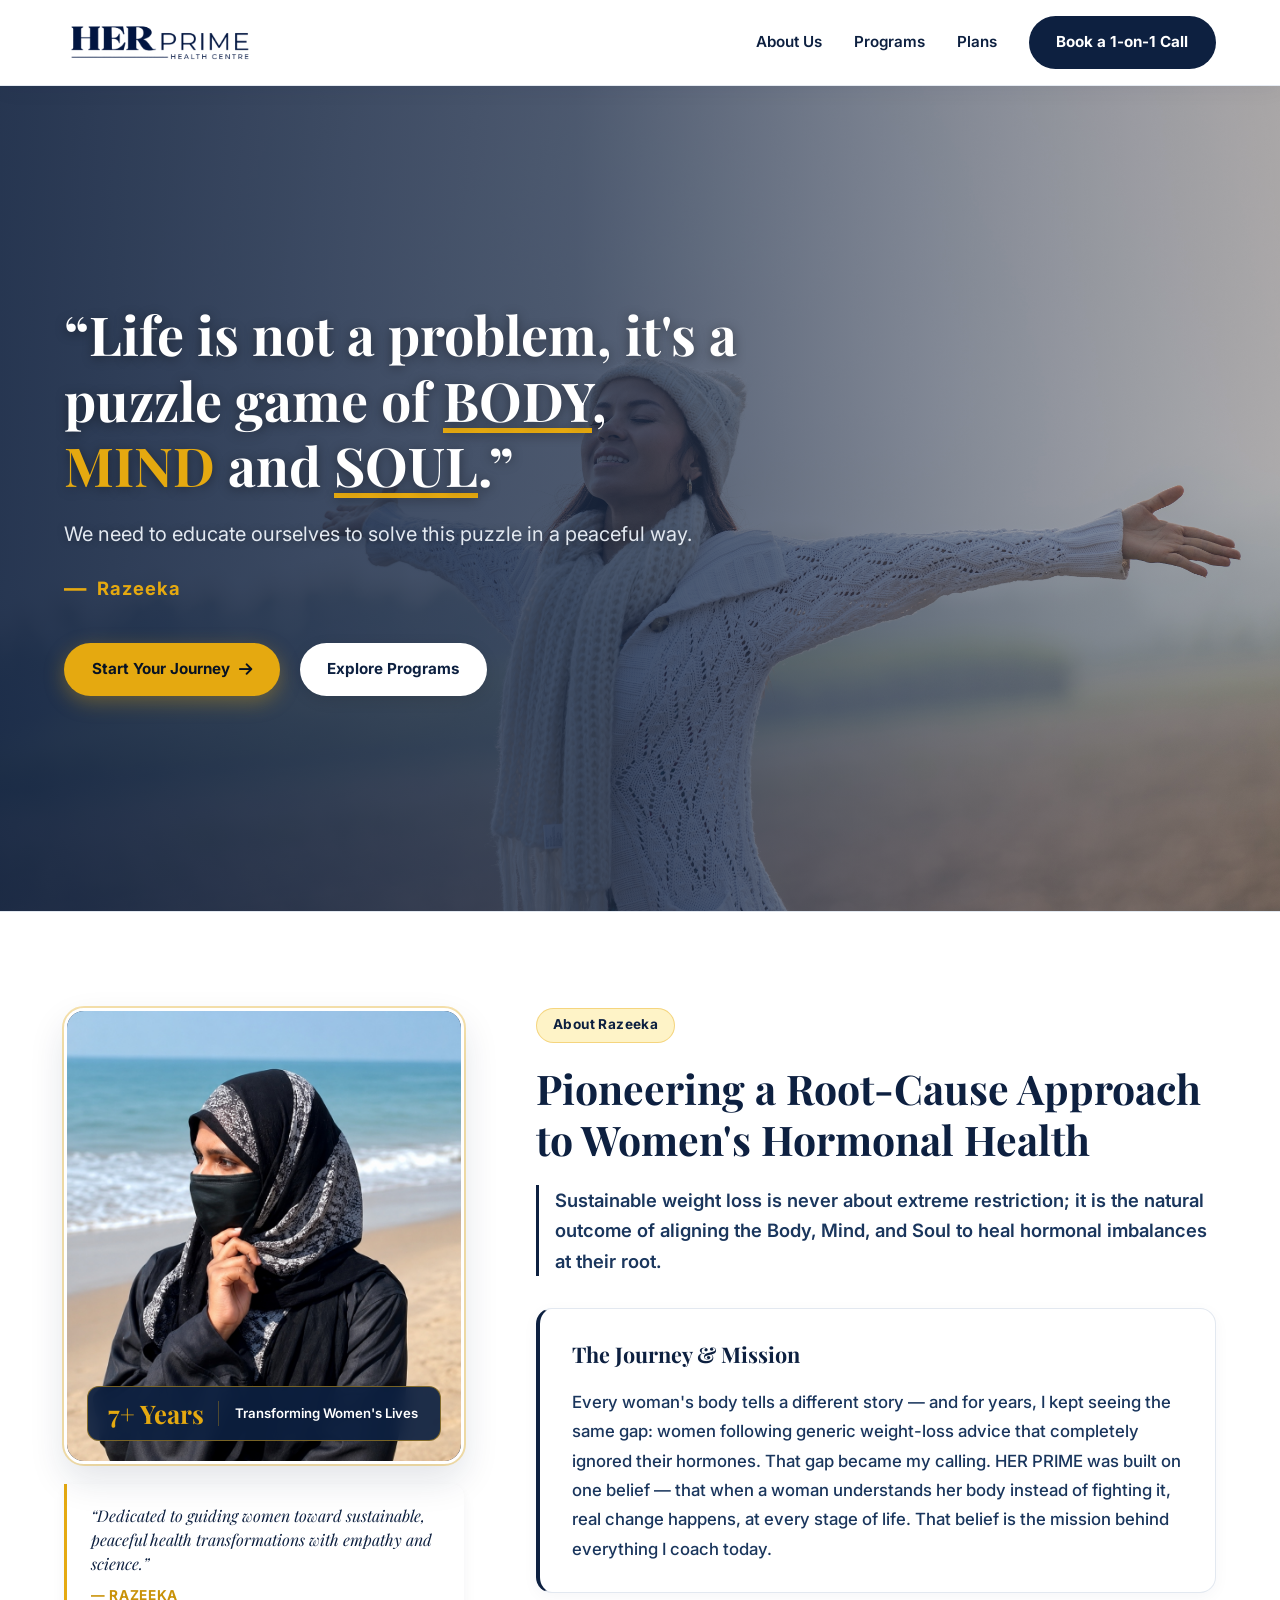
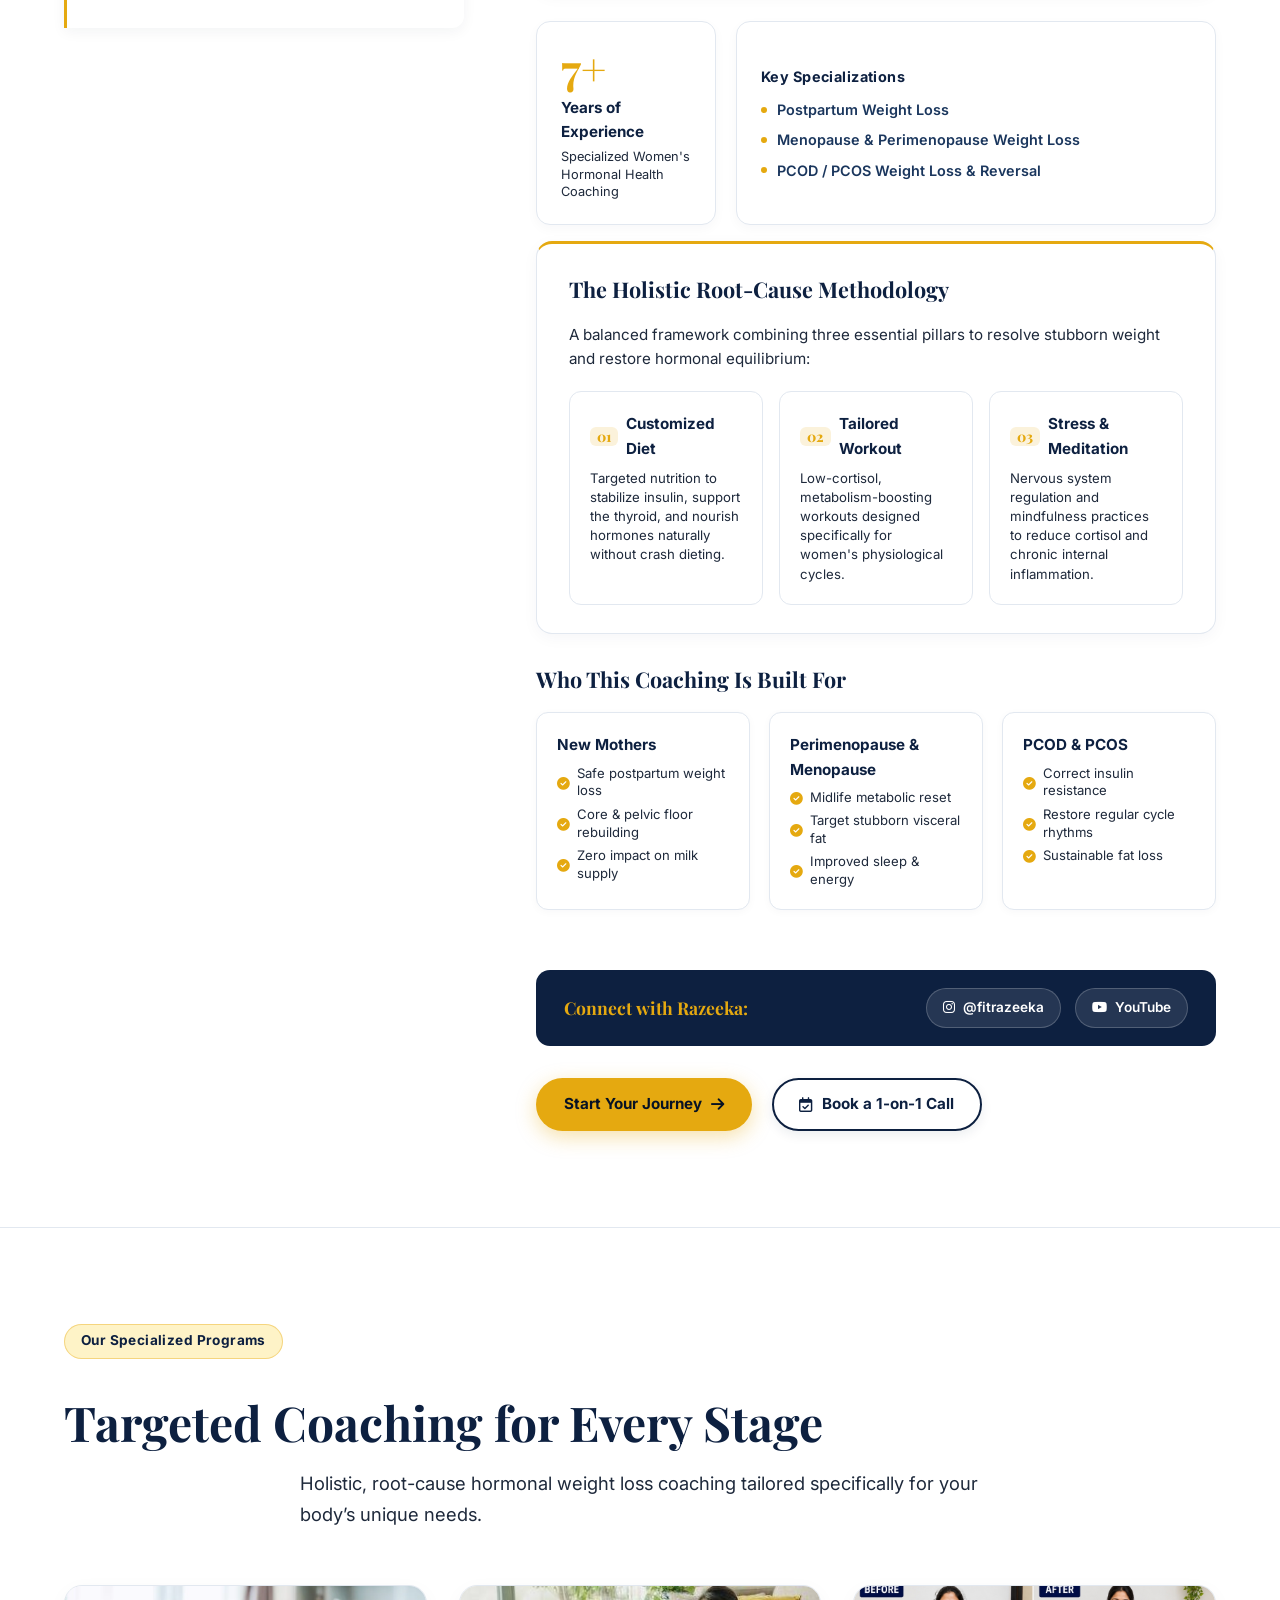
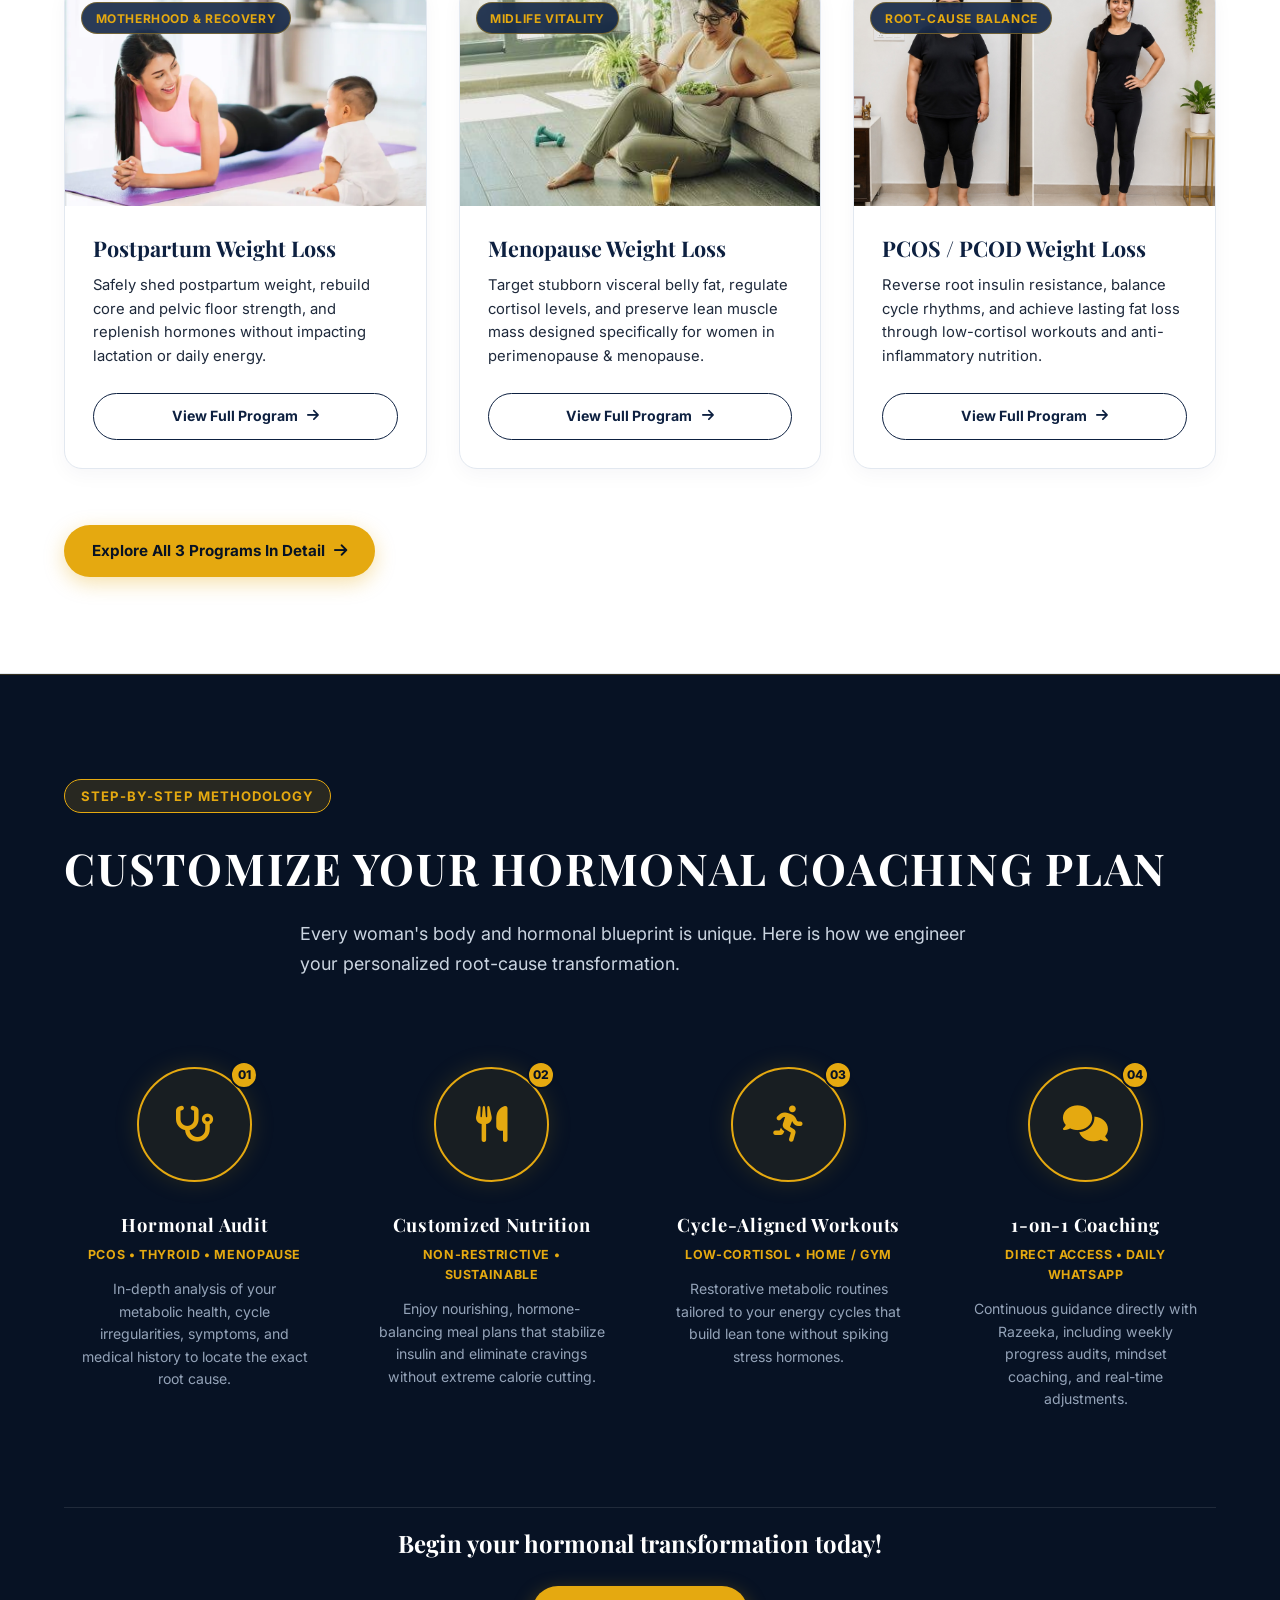
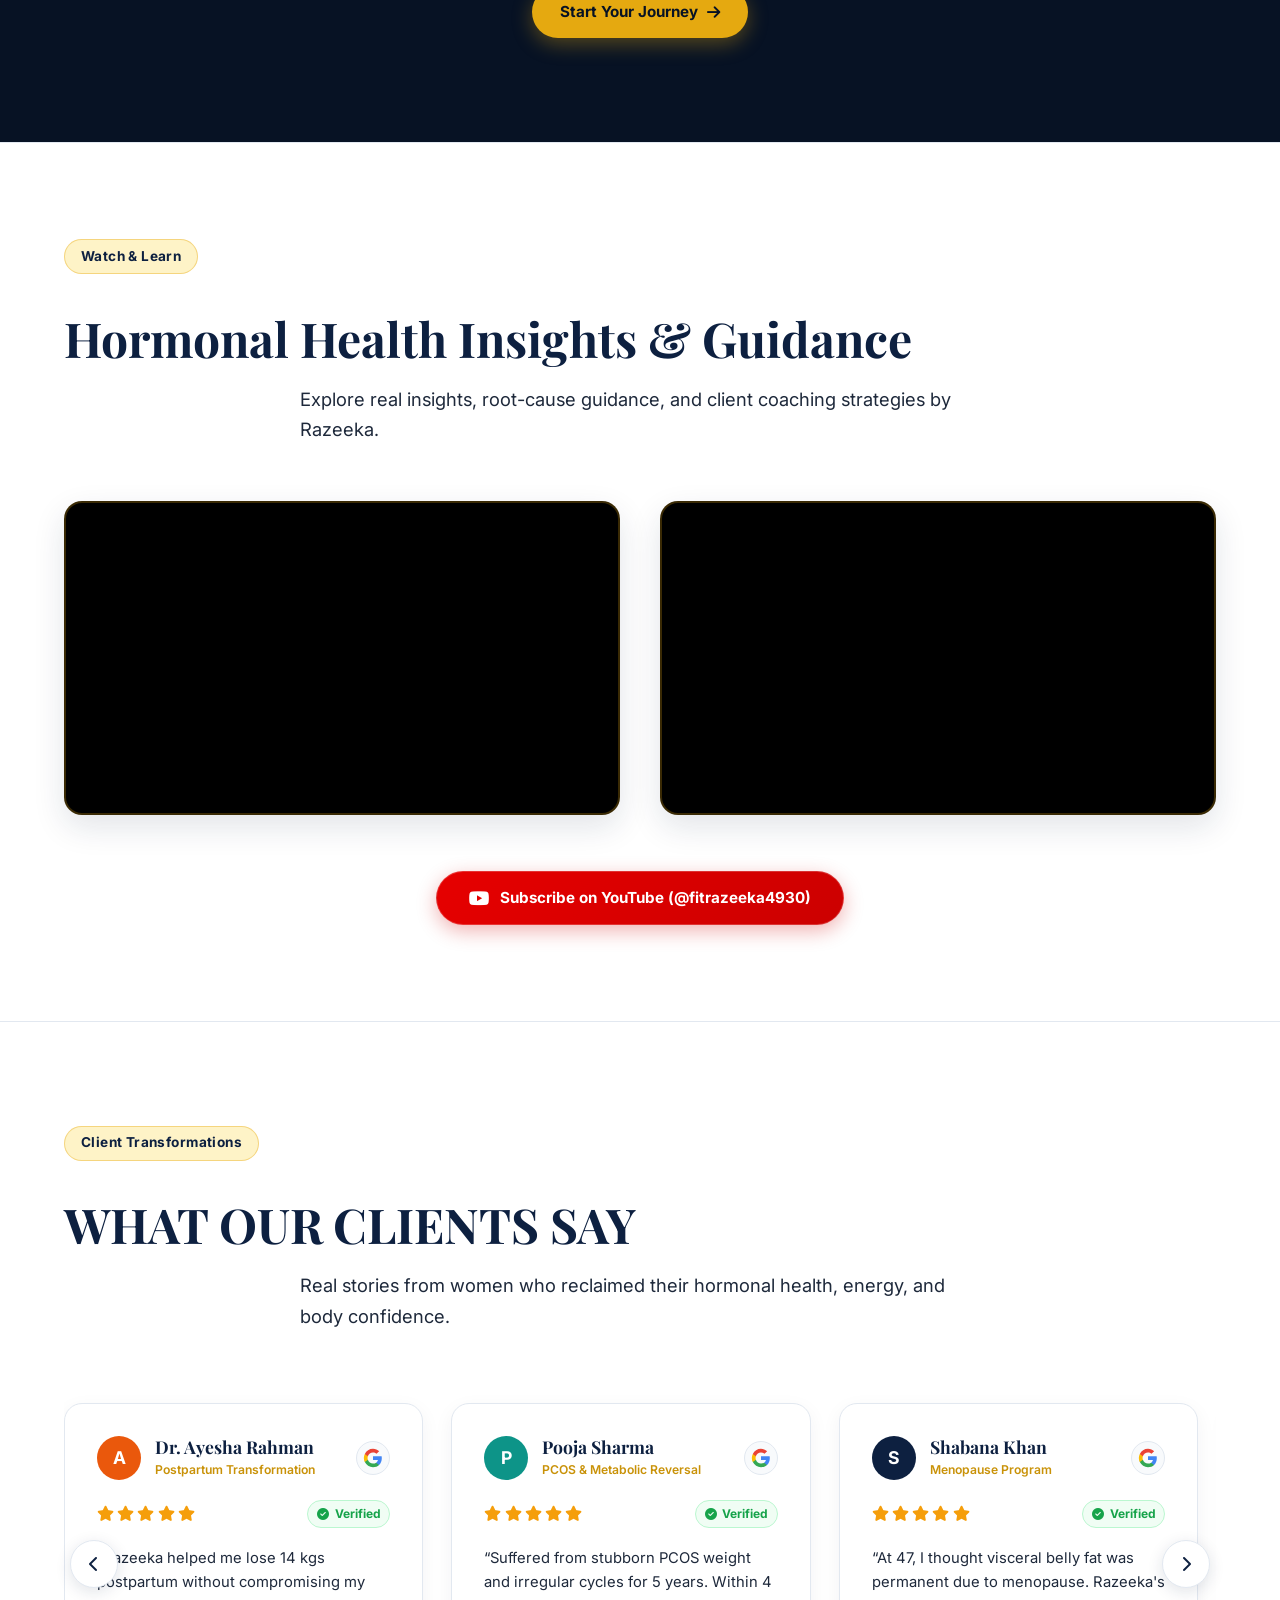
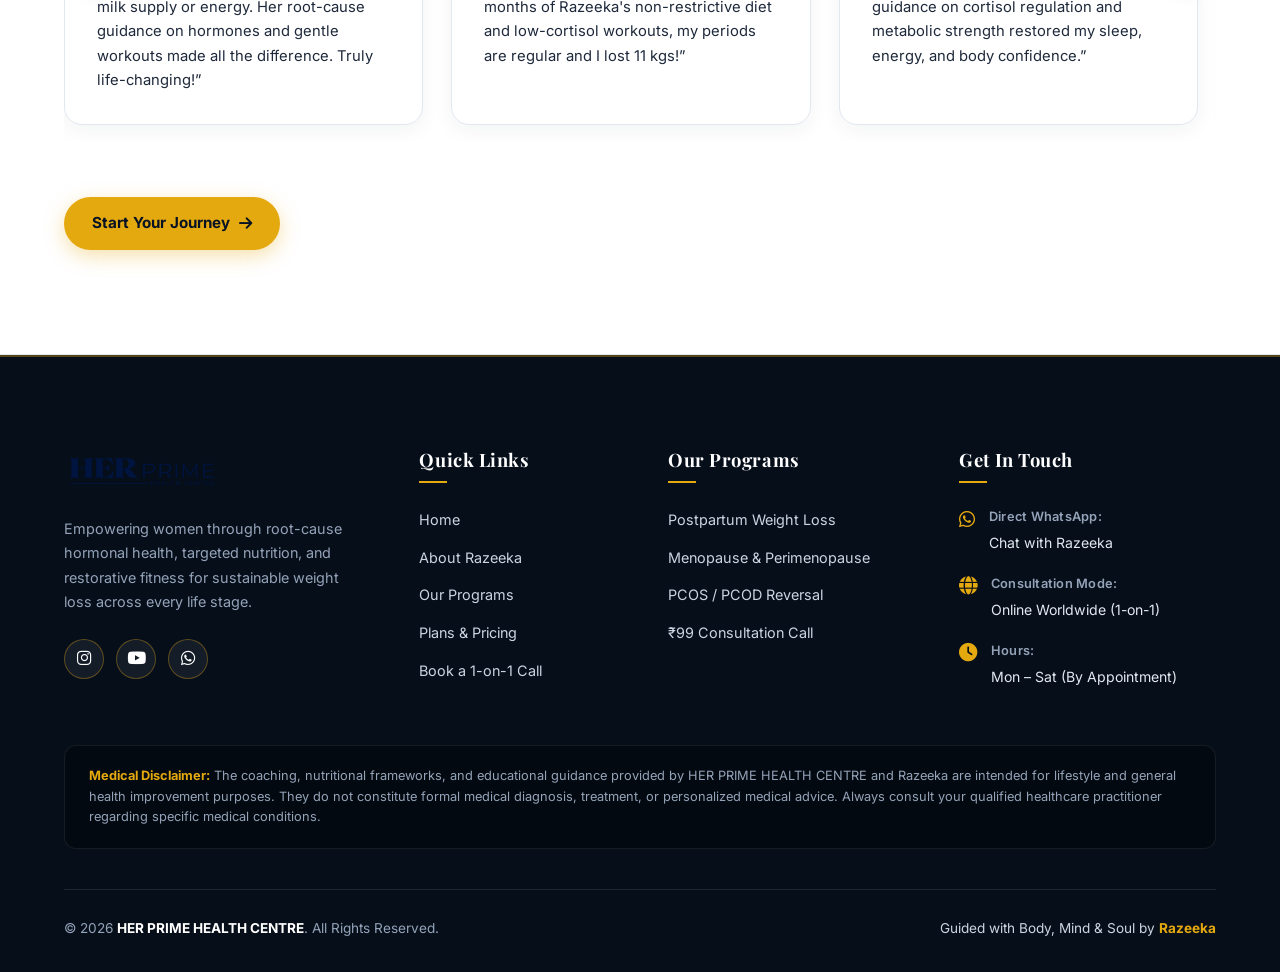
==== index.html @ 4aa1e08e "feat: complete HER PRIME HEALTH CENTRE website with responsive UI, checkout flows, and 3D POS receip" ====
<!DOCTYPE html>
<html lang="en">
<head>
  <meta charset="UTF-8">
  <meta name="viewport" content="width=device-width, initial-scale=1.0">
  <title>HER PRIME HEALTH CENTRE</title>
  
  <!-- Favicon -->
  <link rel="icon" type="image/png" href="logo.png">

  <!-- Google Fonts: Playfair Display (Heading) & Inter (Body) -->
  <link rel="preconnect" href="https://fonts.googleapis.com">
  <link rel="preconnect" href="https://fonts.gstatic.com" crossorigin>
  <link href="https://fonts.googleapis.com/css2?family=Inter:wght@300;400;500;600;700;800&family=Playfair+Display:ital,wght@0,600;0,700;0,800;1,600;1,700&display=swap" rel="stylesheet">
  
  <!-- FontAwesome Icons -->
  <link rel="stylesheet" href="https://cdnjs.cloudflare.com/ajax/libs/font-awesome/6.5.1/css/all.min.css">
  
  <link rel="stylesheet" href="styles.css">
</head>
<body>

  <!-- 1. NAVIGATION BAR -->
  <header class="navbar">
    <div class="container nav-container">
      <a href="index.html" class="brand">
        <img src="logo.png" alt="HER PRIME HEALTH CENTRE" class="brand-wordmark-logo">
      </a>

      <nav class="nav-links">
        <a href="#about" class="nav-item">About Us</a>
        <a href="programs.html" class="nav-item">Programs</a>
        <a href="plans.html" class="nav-item">Plans</a>
        <a href="booking.html" class="btn btn-navy">Book a 1-on-1 Call</a>
      </nav>
    </div>
  </header>

  <!-- 2. FULL HERO SECTION WITH IMAGE AS FULL BACKGROUND & TEXT ON TOP -->
  <section class="hero-section">
    <!-- Full-screen Hero Photo -->
    <div class="hero-bg-image"></div>
    
    <!-- Subtle gradient overlay to make text pop while keeping photo clearly visible -->
    <div class="hero-overlay"></div>

    <!-- Text Content Overlaid On Top of Image -->
    <div class="container hero-content">
      <div class="hero-text-box">
        
        <h1 class="hero-quote">
          “Life is not a problem, it's a puzzle game of <span class="highlight-body">BODY</span>, <span class="highlight-gold">MIND</span> and <span class="highlight-soul">SOUL</span>.”
        </h1>

        <p class="hero-subquote">
          We need to educate ourselves to solve this puzzle in a peaceful way.
        </p>

        <div class="quote-author">
          <span class="author-dash">—</span>
          <span class="author-name">Razeeka</span>
        </div>

        <div class="hero-actions">
          <a href="plans.html" class="btn btn-gold">
            <span>Start Your Journey</span>
            <i class="fa-solid fa-arrow-right"></i>
          </a>
          <a href="programs.html" class="btn btn-white">
            <span>Explore Programs</span>
          </a>
        </div>

      </div>
    </div>
  </section>

  <!-- 3. ABOUT ME / WHO I AM SECTION -->
  <section id="about" class="about-section">
    <div class="container about-container">
      
      <!-- Left Column: Personal Photo & Bio Card -->
      <div class="about-image-column">
        <div class="about-image-card">
          <img src="razeeka.jpg" alt="Razeeka - Women's Hormonal Weight Loss Coach" class="about-photo">
          <div class="about-photo-badge">
            <span class="badge-years">7+ Years</span>
            <span class="badge-label">Transforming Women's Lives</span>
          </div>
        </div>
        
        <div class="about-personal-quote">
          <p class="personal-line">
            “Dedicated to guiding women toward sustainable, peaceful health transformations with empathy and science.”
          </p>
          <span class="personal-author">— Razeeka</span>
        </div>
      </div>

      <!-- Right Column: Narrative & Credentials -->
      <div class="about-content-column">
        
        <span class="section-badge">About Razeeka</span>
        
        <!-- 1. Opening Hook -->
        <h2 class="about-heading">
          Pioneering a Root-Cause Approach to <span class="text-gold">Women's Hormonal Health</span>
        </h2>
        <p class="about-hook">
          Sustainable weight loss is never about extreme restriction; it is the natural outcome of aligning the Body, Mind, and Soul to heal hormonal imbalances at their root.
        </p>

        <!-- 2. Her Story -->
        <div class="about-card story-card">
          <h3 class="block-title">The Journey & Mission</h3>
          <p class="story-text">
            Every woman's body tells a different story — and for years, I kept seeing the same gap: women following generic weight-loss advice that completely ignored their hormones. That gap became my calling. HER PRIME was built on one belief — that when a woman understands her body instead of fighting it, real change happens, at every stage of life. That belief is the mission behind everything I coach today.
          </p>
        </div>

        <!-- 3. Experience & Credentials -->
        <div class="credentials-grid">
          <div class="cred-card">
            <span class="cred-number">7+</span>
            <span class="cred-label">Years of Experience</span>
            <p class="cred-desc">Specialized Women's Hormonal Health Coaching</p>
          </div>

          <div class="cred-card cred-specs">
            <span class="cred-subtitle">Key Specializations</span>
            <ul class="spec-list">
              <li>Postpartum Weight Loss</li>
              <li>Menopause & Perimenopause Weight Loss</li>
              <li>PCOD / PCOS Weight Loss & Reversal</li>
            </ul>
          </div>
        </div>

        <!-- 4. Her Approach / Philosophy -->
        <div class="about-card philosophy-card">
          <h3 class="block-title">The Holistic Root-Cause Methodology</h3>
          <p class="philosophy-intro">
            A balanced framework combining three essential pillars to resolve stubborn weight and restore hormonal equilibrium:
          </p>
          
          <div class="pillars-row">
            <div class="pillar-box">
              <div class="pillar-header">
                <span class="pillar-num">01</span>
                <h4 class="pillar-title">Customized Diet</h4>
              </div>
              <p class="pillar-text">Targeted nutrition to stabilize insulin, support the thyroid, and nourish hormones naturally without crash dieting.</p>
            </div>
            <div class="pillar-box">
              <div class="pillar-header">
                <span class="pillar-num">02</span>
                <h4 class="pillar-title">Tailored Workout</h4>
              </div>
              <p class="pillar-text">Low-cortisol, metabolism-boosting workouts designed specifically for women's physiological cycles.</p>
            </div>
            <div class="pillar-box">
              <div class="pillar-header">
                <span class="pillar-num">03</span>
                <h4 class="pillar-title">Stress & Meditation</h4>
              </div>
              <p class="pillar-text">Nervous system regulation and mindfulness practices to reduce cortisol and chronic internal inflammation.</p>
            </div>
          </div>
        </div>

        <!-- 5. Who She Helps -->
        <div class="audience-wrap">
          <h3 class="block-title">Who This Coaching Is Built For</h3>
          <div class="audience-grid">
            <div class="audience-box">
              <h4>New Mothers</h4>
              <ul class="audience-list">
                <li><i class="fa-solid fa-circle-check check-gold"></i> Safe postpartum weight loss</li>
                <li><i class="fa-solid fa-circle-check check-gold"></i> Core & pelvic floor rebuilding</li>
                <li><i class="fa-solid fa-circle-check check-gold"></i> Zero impact on milk supply</li>
              </ul>
            </div>
            <div class="audience-box">
              <h4>Perimenopause & Menopause</h4>
              <ul class="audience-list">
                <li><i class="fa-solid fa-circle-check check-gold"></i> Midlife metabolic reset</li>
                <li><i class="fa-solid fa-circle-check check-gold"></i> Target stubborn visceral fat</li>
                <li><i class="fa-solid fa-circle-check check-gold"></i> Improved sleep & energy</li>
              </ul>
            </div>
            <div class="audience-box">
              <h4>PCOD & PCOS</h4>
              <ul class="audience-list">
                <li><i class="fa-solid fa-circle-check check-gold"></i> Correct insulin resistance</li>
                <li><i class="fa-solid fa-circle-check check-gold"></i> Restore regular cycle rhythms</li>
                <li><i class="fa-solid fa-circle-check check-gold"></i> Sustainable fat loss</li>
              </ul>
            </div>
          </div>
        </div>

        <!-- 6. Social Channels & Community -->
        <div class="proof-bar">
          <span class="proof-title">Connect with Razeeka:</span>
          <div class="proof-links">
            <a href="https://instagram.com/fitrazeeka" target="_blank" rel="noopener noreferrer" class="social-btn">
              <i class="fa-brands fa-instagram"></i>
              <span>@fitrazeeka</span>
            </a>
            <a href="https://www.youtube.com/@fitrazeeka4930" target="_blank" rel="noopener noreferrer" class="social-btn">
              <i class="fa-brands fa-youtube"></i>
              <span>YouTube</span>
            </a>
          </div>
        </div>

        <!-- 8. Closing CTA with Clear Visual Hierarchy -->
        <div class="about-cta">
          <a href="plans.html" class="btn btn-gold">
            <span>Start Your Journey</span>
            <i class="fa-solid fa-arrow-right"></i>
          </a>
          <a href="booking.html" class="btn btn-outline-navy">
            <i class="fa-regular fa-calendar-check"></i>
            <span>Book a 1-on-1 Call</span>
          </a>
        </div>

      </div>

    </div>
  </section>

  <!-- 4. OUR PROGRAMS PREVIEW SECTION -->
  <section id="programs" class="home-programs-section">
    <div class="container">
      
      <!-- Section Header -->
      <div class="section-header text-center">
        <span class="section-badge">Our Specialized Programs</span>
        <h2 class="home-programs-heading">
          Targeted Coaching for <span class="text-gold">Every Stage</span>
        </h2>
        <p class="home-programs-sub">
          Holistic, root-cause hormonal weight loss coaching tailored specifically for your body’s unique needs.
        </p>
      </div>

      <!-- 3 Compact Program Cards Grid -->
      <div class="home-programs-grid">
        
        <!-- Card 1: Postpartum -->
        <div class="home-program-card">
          <div class="home-program-img-wrap">
            <img src="postpartum.webp" alt="Postpartum Weight Loss" class="home-program-img">
            <span class="home-program-tag">Motherhood & Recovery</span>
          </div>
          <div class="home-program-body">
            <h3 class="home-program-title">Postpartum Weight Loss</h3>
            <p class="home-program-desc">
              Safely shed postpartum weight, rebuild core and pelvic floor strength, and replenish hormones without impacting lactation or daily energy.
            </p>
            <a href="programs.html#postpartum" class="btn btn-view-program">
              <span>View Full Program</span>
              <i class="fa-solid fa-arrow-right"></i>
            </a>
          </div>
        </div>

        <!-- Card 2: Menopause -->
        <div class="home-program-card">
          <div class="home-program-img-wrap">
            <img src="menopause.jpg" alt="Menopause & Perimenopause Weight Loss" class="home-program-img">
            <span class="home-program-tag">Midlife Vitality</span>
          </div>
          <div class="home-program-body">
            <h3 class="home-program-title">Menopause Weight Loss</h3>
            <p class="home-program-desc">
              Target stubborn visceral belly fat, regulate cortisol levels, and preserve lean muscle mass designed specifically for women in perimenopause & menopause.
            </p>
            <a href="programs.html#menopause" class="btn btn-view-program">
              <span>View Full Program</span>
              <i class="fa-solid fa-arrow-right"></i>
            </a>
          </div>
        </div>

        <!-- Card 3: PCOS / PCOD -->
        <div class="home-program-card">
          <div class="home-program-img-wrap">
            <img src="transformation.jpg" alt="PCOS / PCOD Weight Loss" class="home-program-img">
            <span class="home-program-tag">Root-Cause Balance</span>
          </div>
          <div class="home-program-body">
            <h3 class="home-program-title">PCOS / PCOD Weight Loss</h3>
            <p class="home-program-desc">
              Reverse root insulin resistance, balance cycle rhythms, and achieve lasting fat loss through low-cortisol workouts and anti-inflammatory nutrition.
            </p>
            <a href="programs.html#pcod-pcos" class="btn btn-view-program">
              <span>View Full Program</span>
              <i class="fa-solid fa-arrow-right"></i>
            </a>
          </div>
        </div>

      </div>

      <!-- Bottom Center Action -->
      <div class="home-programs-footer text-center">
        <a href="programs.html" class="btn btn-gold">
          <span>Explore All 3 Programs In Detail</span>
          <i class="fa-solid fa-arrow-right"></i>
        </a>
      </div>

    </div>
  </section>

  <!-- 5. HOW IT WORKS / CUSTOMIZE YOUR PLAN SECTION (Navy Background + Golden Circle Icons) -->
  <section class="how-it-works-section">
    <div class="container text-center">
      
      <span class="section-badge-gold">Step-by-Step Methodology</span>
      <h2 class="how-heading">
        CUSTOMIZE YOUR <span class="text-gold">HORMONAL COACHING PLAN</span>
      </h2>
      <p class="how-subheading">
        Every woman's body and hormonal blueprint is unique. Here is how we engineer your personalized root-cause transformation.
      </p>

      <!-- 4 Circular Icon Steps Grid -->
      <div class="how-grid">
        
        <!-- Step 1 -->
        <div class="how-item">
          <div class="how-circle-icon">
            <i class="fa-solid fa-stethoscope"></i>
            <span class="how-step-num">01</span>
          </div>
          <h3 class="how-item-title">Hormonal Audit</h3>
          <span class="how-item-subtitle">PCOS • Thyroid • Menopause</span>
          <p class="how-item-desc">
            In-depth analysis of your metabolic health, cycle irregularities, symptoms, and medical history to locate the exact root cause.
          </p>
        </div>

        <!-- Step 2 -->
        <div class="how-item">
          <div class="how-circle-icon">
            <i class="fa-solid fa-utensils"></i>
            <span class="how-step-num">02</span>
          </div>
          <h3 class="how-item-title">Customized Nutrition</h3>
          <span class="how-item-subtitle">Non-Restrictive • Sustainable</span>
          <p class="how-item-desc">
            Enjoy nourishing, hormone-balancing meal plans that stabilize insulin and eliminate cravings without extreme calorie cutting.
          </p>
        </div>

        <!-- Step 3 -->
        <div class="how-item">
          <div class="how-circle-icon">
            <i class="fa-solid fa-person-running"></i>
            <span class="how-step-num">03</span>
          </div>
          <h3 class="how-item-title">Cycle-Aligned Workouts</h3>
          <span class="how-item-subtitle">Low-Cortisol • Home / Gym</span>
          <p class="how-item-desc">
            Restorative metabolic routines tailored to your energy cycles that build lean tone without spiking stress hormones.
          </p>
        </div>

        <!-- Step 4 -->
        <div class="how-item">
          <div class="how-circle-icon">
            <i class="fa-solid fa-comments"></i>
            <span class="how-step-num">04</span>
          </div>
          <h3 class="how-item-title">1-on-1 Coaching</h3>
          <span class="how-item-subtitle">Direct Access • Daily WhatsApp</span>
          <p class="how-item-desc">
            Continuous guidance directly with Razeeka, including weekly progress audits, mindset coaching, and real-time adjustments.
          </p>
        </div>

      </div>

      <!-- Bottom Callout -->
      <div class="how-footer">
        <h3 class="how-footer-title">Begin your hormonal transformation today!</h3>
        <a href="plans.html" class="btn btn-gold">
          <span>Start Your Journey</span>
          <i class="fa-solid fa-arrow-right"></i>
        </a>
      </div>

    </div>
  </section>

  <!-- 6. YOUTUBE EDUCATIONAL VIDEOS SECTION -->
  <section class="youtube-videos-section">
    <div class="container text-center">
      
      <span class="section-badge">Watch & Learn</span>
      <h2 class="yt-section-heading">
        Hormonal Health <span class="text-gold">Insights & Guidance</span>
      </h2>
      <p class="yt-section-sub">
        Explore real insights, root-cause guidance, and client coaching strategies by Razeeka.
      </p>

      <!-- 2 Videos Grid -->
      <div class="yt-videos-grid">
        
        <!-- Video 1 -->
        <div class="yt-video-card">
          <div class="video-responsive-wrapper">
            <iframe 
              src="https://www.youtube.com/embed/ZntROoDezBA" 
              title="HER PRIME HEALTH CENTRE - Video 1" 
              frameborder="0" 
              allow="accelerometer; autoplay; clipboard-write; encrypted-media; gyroscope; picture-in-picture; web-share" 
              allowfullscreen>
            </iframe>
          </div>
        </div>

        <!-- Video 2 -->
        <div class="yt-video-card">
          <div class="video-responsive-wrapper">
            <iframe 
              src="https://www.youtube.com/embed/PhfqeLoQ31s" 
              title="HER PRIME HEALTH CENTRE - Video 2" 
              frameborder="0" 
              allow="accelerometer; autoplay; clipboard-write; encrypted-media; gyroscope; picture-in-picture; web-share" 
              allowfullscreen>
            </iframe>
          </div>
        </div>

      </div>

      <!-- Channel Link Button -->
      <div class="yt-channel-cta">
        <a href="https://www.youtube.com/@fitrazeeka4930" target="_blank" rel="noopener noreferrer" class="btn btn-yt-red">
          <i class="fa-brands fa-youtube"></i>
          <span>Subscribe on YouTube (@fitrazeeka4930)</span>
        </a>
      </div>

    </div>
  </section>

  <!-- 7. WHAT OUR CLIENTS SAY (Reviews Carousel) -->
  <section id="testimonials" class="reviews-carousel-section">
    <div class="container">
      
      <!-- Section Heading -->
      <div class="section-header text-center">
        <span class="section-badge">Client Transformations</span>
        <h2 class="reviews-heading">
          WHAT OUR <span class="text-gold">CLIENTS SAY</span>
        </h2>
        <p class="reviews-sub">
          Real stories from women who reclaimed their hormonal health, energy, and body confidence.
        </p>
      </div>

      <!-- Carousel Container with Arrows -->
      <div class="carousel-outer-wrapper">
        
        <!-- Left Arrow -->
        <button class="carousel-nav-btn prev-btn" id="reviewsPrev" aria-label="Previous Reviews">
          <i class="fa-solid fa-chevron-left"></i>
        </button>

        <!-- Scrollable Track -->
        <div class="reviews-carousel-track" id="reviewsTrack">
          
          <!-- Review Card 1 -->
          <div class="review-card">
            <div class="review-card-header">
              <div class="reviewer-meta">
                <div class="reviewer-avatar avatar-orange">A</div>
                <div class="reviewer-info">
                  <h3 class="reviewer-name">Dr. Ayesha Rahman</h3>
                  <span class="review-date">Postpartum Transformation</span>
                </div>
              </div>
              <div class="google-badge" title="Verified Google Review">
                <svg viewBox="0 0 24 24" width="20" height="20">
                  <path fill="#4285F4" d="M22.56 12.25c0-.78-.07-1.53-.2-2.25H12v4.26h5.92c-.26 1.37-1.04 2.53-2.21 3.31v2.77h3.57c2.08-1.92 3.28-4.74 3.28-8.09z"/>
                  <path fill="#34A853" d="M12 23c2.97 0 5.46-.98 7.28-2.66l-3.57-2.77c-.98.66-2.23 1.06-3.71 1.06-2.86 0-5.29-1.93-6.16-4.53H2.18v2.84C3.99 20.53 7.7 23 12 23z"/>
                  <path fill="#FBBC05" d="M5.84 14.09c-.22-.66-.35-1.36-.35-2.09s.13-1.43.35-2.09V7.06H2.18C1.43 8.55 1 10.22 1 12s.43 3.45 1.18 4.94l2.85-2.22.81-.63z"/>
                  <path fill="#EA4335" d="M12 5.38c1.62 0 3.06.56 4.21 1.64l3.15-3.15C17.45 2.09 14.97 1 12 1 7.7 1 3.99 3.47 2.18 7.06l3.66 2.84c.87-2.6 3.3-4.52 6.16-4.52z"/>
                </svg>
              </div>
            </div>
            
            <div class="review-stars-row">
              <div class="stars-gold">
                <i class="fa-solid fa-star"></i>
                <i class="fa-solid fa-star"></i>
                <i class="fa-solid fa-star"></i>
                <i class="fa-solid fa-star"></i>
                <i class="fa-solid fa-star"></i>
              </div>
              <span class="verified-pill">
                <i class="fa-solid fa-circle-check"></i> Verified
              </span>
            </div>

            <p class="review-body-text">
              “Razeeka helped me lose 14 kgs postpartum without compromising my milk supply or energy. Her root-cause guidance on hormones and gentle workouts made all the difference. Truly life-changing!”
            </p>
          </div>

          <!-- Review Card 2 -->
          <div class="review-card">
            <div class="review-card-header">
              <div class="reviewer-meta">
                <div class="reviewer-avatar avatar-teal">P</div>
                <div class="reviewer-info">
                  <h3 class="reviewer-name">Pooja Sharma</h3>
                  <span class="review-date">PCOS & Metabolic Reversal</span>
                </div>
              </div>
              <div class="google-badge" title="Verified Google Review">
                <svg viewBox="0 0 24 24" width="20" height="20">
                  <path fill="#4285F4" d="M22.56 12.25c0-.78-.07-1.53-.2-2.25H12v4.26h5.92c-.26 1.37-1.04 2.53-2.21 3.31v2.77h3.57c2.08-1.92 3.28-4.74 3.28-8.09z"/>
                  <path fill="#34A853" d="M12 23c2.97 0 5.46-.98 7.28-2.66l-3.57-2.77c-.98.66-2.23 1.06-3.71 1.06-2.86 0-5.29-1.93-6.16-4.53H2.18v2.84C3.99 20.53 7.7 23 12 23z"/>
                  <path fill="#FBBC05" d="M5.84 14.09c-.22-.66-.35-1.36-.35-2.09s.13-1.43.35-2.09V7.06H2.18C1.43 8.55 1 10.22 1 12s.43 3.45 1.18 4.94l2.85-2.22.81-.63z"/>
                  <path fill="#EA4335" d="M12 5.38c1.62 0 3.06.56 4.21 1.64l3.15-3.15C17.45 2.09 14.97 1 12 1 7.7 1 3.99 3.47 2.18 7.06l3.66 2.84c.87-2.6 3.3-4.52 6.16-4.52z"/>
                </svg>
              </div>
            </div>
            
            <div class="review-stars-row">
              <div class="stars-gold">
                <i class="fa-solid fa-star"></i>
                <i class="fa-solid fa-star"></i>
                <i class="fa-solid fa-star"></i>
                <i class="fa-solid fa-star"></i>
                <i class="fa-solid fa-star"></i>
              </div>
              <span class="verified-pill">
                <i class="fa-solid fa-circle-check"></i> Verified
              </span>
            </div>

            <p class="review-body-text">
              “Suffered from stubborn PCOS weight and irregular cycles for 5 years. Within 4 months of Razeeka's non-restrictive diet and low-cortisol workouts, my periods are regular and I lost 11 kgs!”
            </p>
          </div>

          <!-- Review Card 3 -->
          <div class="review-card">
            <div class="review-card-header">
              <div class="reviewer-meta">
                <div class="reviewer-avatar avatar-navy">S</div>
                <div class="reviewer-info">
                  <h3 class="reviewer-name">Shabana Khan</h3>
                  <span class="review-date">Menopause Program</span>
                </div>
              </div>
              <div class="google-badge" title="Verified Google Review">
                <svg viewBox="0 0 24 24" width="20" height="20">
                  <path fill="#4285F4" d="M22.56 12.25c0-.78-.07-1.53-.2-2.25H12v4.26h5.92c-.26 1.37-1.04 2.53-2.21 3.31v2.77h3.57c2.08-1.92 3.28-4.74 3.28-8.09z"/>
                  <path fill="#34A853" d="M12 23c2.97 0 5.46-.98 7.28-2.66l-3.57-2.77c-.98.66-2.23 1.06-3.71 1.06-2.86 0-5.29-1.93-6.16-4.53H2.18v2.84C3.99 20.53 7.7 23 12 23z"/>
                  <path fill="#FBBC05" d="M5.84 14.09c-.22-.66-.35-1.36-.35-2.09s.13-1.43.35-2.09V7.06H2.18C1.43 8.55 1 10.22 1 12s.43 3.45 1.18 4.94l2.85-2.22.81-.63z"/>
                  <path fill="#EA4335" d="M12 5.38c1.62 0 3.06.56 4.21 1.64l3.15-3.15C17.45 2.09 14.97 1 12 1 7.7 1 3.99 3.47 2.18 7.06l3.66 2.84c.87-2.6 3.3-4.52 6.16-4.52z"/>
                </svg>
              </div>
            </div>
            
            <div class="review-stars-row">
              <div class="stars-gold">
                <i class="fa-solid fa-star"></i>
                <i class="fa-solid fa-star"></i>
                <i class="fa-solid fa-star"></i>
                <i class="fa-solid fa-star"></i>
                <i class="fa-solid fa-star"></i>
              </div>
              <span class="verified-pill">
                <i class="fa-solid fa-circle-check"></i> Verified
              </span>
            </div>

            <p class="review-body-text">
              “At 47, I thought visceral belly fat was permanent due to menopause. Razeeka's guidance on cortisol regulation and metabolic strength restored my sleep, energy, and body confidence.”
            </p>
          </div>

          <!-- Review Card 4 -->
          <div class="review-card">
            <div class="review-card-header">
              <div class="reviewer-meta">
                <div class="reviewer-avatar avatar-purple">N</div>
                <div class="reviewer-info">
                  <h3 class="reviewer-name">Neha Varma</h3>
                  <span class="review-date">Hormonal Balance & Weight</span>
                </div>
              </div>
              <div class="google-badge" title="Verified Google Review">
                <svg viewBox="0 0 24 24" width="20" height="20">
                  <path fill="#4285F4" d="M22.56 12.25c0-.78-.07-1.53-.2-2.25H12v4.26h5.92c-.26 1.37-1.04 2.53-2.21 3.31v2.77h3.57c2.08-1.92 3.28-4.74 3.28-8.09z"/>
                  <path fill="#34A853" d="M12 23c2.97 0 5.46-.98 7.28-2.66l-3.57-2.77c-.98.66-2.23 1.06-3.71 1.06-2.86 0-5.29-1.93-6.16-4.53H2.18v2.84C3.99 20.53 7.7 23 12 23z"/>
                  <path fill="#FBBC05" d="M5.84 14.09c-.22-.66-.35-1.36-.35-2.09s.13-1.43.35-2.09V7.06H2.18C1.43 8.55 1 10.22 1 12s.43 3.45 1.18 4.94l2.85-2.22.81-.63z"/>
                  <path fill="#EA4335" d="M12 5.38c1.62 0 3.06.56 4.21 1.64l3.15-3.15C17.45 2.09 14.97 1 12 1 7.7 1 3.99 3.47 2.18 7.06l3.66 2.84c.87-2.6 3.3-4.52 6.16-4.52z"/>
                </svg>
              </div>
            </div>
            
            <div class="review-stars-row">
              <div class="stars-gold">
                <i class="fa-solid fa-star"></i>
                <i class="fa-solid fa-star"></i>
                <i class="fa-solid fa-star"></i>
                <i class="fa-solid fa-star"></i>
                <i class="fa-solid fa-star"></i>
              </div>
              <span class="verified-pill">
                <i class="fa-solid fa-circle-check"></i> Verified
              </span>
            </div>

            <p class="review-body-text">
              “The best decision I made for my health. No crash dieting, no extreme workouts — just gentle, evidence-based habits that healed my gut and hormones. 5-star coaching!”
            </p>
          </div>

          <!-- Review Card 5 -->
          <div class="review-card">
            <div class="review-card-header">
              <div class="reviewer-meta">
                <div class="reviewer-avatar avatar-gold">F</div>
                <div class="reviewer-info">
                  <h3 class="reviewer-name">Fatima Zahra</h3>
                  <span class="review-date">Postpartum Core & Recovery</span>
                </div>
              </div>
              <div class="google-badge" title="Verified Google Review">
                <svg viewBox="0 0 24 24" width="20" height="20">
                  <path fill="#4285F4" d="M22.56 12.25c0-.78-.07-1.53-.2-2.25H12v4.26h5.92c-.26 1.37-1.04 2.53-2.21 3.31v2.77h3.57c2.08-1.92 3.28-4.74 3.28-8.09z"/>
                  <path fill="#34A853" d="M12 23c2.97 0 5.46-.98 7.28-2.66l-3.57-2.77c-.98.66-2.23 1.06-3.71 1.06-2.86 0-5.29-1.93-6.16-4.53H2.18v2.84C3.99 20.53 7.7 23 12 23z"/>
                  <path fill="#FBBC05" d="M5.84 14.09c-.22-.66-.35-1.36-.35-2.09s.13-1.43.35-2.09V7.06H2.18C1.43 8.55 1 10.22 1 12s.43 3.45 1.18 4.94l2.85-2.22.81-.63z"/>
                  <path fill="#EA4335" d="M12 5.38c1.62 0 3.06.56 4.21 1.64l3.15-3.15C17.45 2.09 14.97 1 12 1 7.7 1 3.99 3.47 2.18 7.06l3.66 2.84c.87-2.6 3.3-4.52 6.16-4.52z"/>
                </svg>
              </div>
            </div>
            
            <div class="review-stars-row">
              <div class="stars-gold">
                <i class="fa-solid fa-star"></i>
                <i class="fa-solid fa-star"></i>
                <i class="fa-solid fa-star"></i>
                <i class="fa-solid fa-star"></i>
                <i class="fa-solid fa-star"></i>
              </div>
              <span class="verified-pill">
                <i class="fa-solid fa-circle-check"></i> Verified
              </span>
            </div>

            <p class="review-body-text">
              “Razeeka is so compassionate and knowledgeable. She tailored everything around my newborn's schedule. Lost my baby weight peacefully while feeling happier and stronger than ever.”
            </p>
          </div>

          <!-- Review Card 6 -->
          <div class="review-card">
            <div class="review-card-header">
              <div class="reviewer-meta">
                <div class="reviewer-avatar avatar-rose">S</div>
                <div class="reviewer-info">
                  <h3 class="reviewer-name">Sunita Menon</h3>
                  <span class="review-date">PCOD & Thyroid Metabolic Reset</span>
                </div>
              </div>
              <div class="google-badge" title="Verified Google Review">
                <svg viewBox="0 0 24 24" width="20" height="20">
                  <path fill="#4285F4" d="M22.56 12.25c0-.78-.07-1.53-.2-2.25H12v4.26h5.92c-.26 1.37-1.04 2.53-2.21 3.31v2.77h3.57c2.08-1.92 3.28-4.74 3.28-8.09z"/>
                  <path fill="#34A853" d="M12 23c2.97 0 5.46-.98 7.28-2.66l-3.57-2.77c-.98.66-2.23 1.06-3.71 1.06-2.86 0-5.29-1.93-6.16-4.53H2.18v2.84C3.99 20.53 7.7 23 12 23z"/>
                  <path fill="#FBBC05" d="M5.84 14.09c-.22-.66-.35-1.36-.35-2.09s.13-1.43.35-2.09V7.06H2.18C1.43 8.55 1 10.22 1 12s.43 3.45 1.18 4.94l2.85-2.22.81-.63z"/>
                  <path fill="#EA4335" d="M12 5.38c1.62 0 3.06.56 4.21 1.64l3.15-3.15C17.45 2.09 14.97 1 12 1 7.7 1 3.99 3.47 2.18 7.06l3.66 2.84c.87-2.6 3.3-4.52 6.16-4.52z"/>
                </svg>
              </div>
            </div>
            
            <div class="review-stars-row">
              <div class="stars-gold">
                <i class="fa-solid fa-star"></i>
                <i class="fa-solid fa-star"></i>
                <i class="fa-solid fa-star"></i>
                <i class="fa-solid fa-star"></i>
                <i class="fa-solid fa-star"></i>
              </div>
              <span class="verified-pill">
                <i class="fa-solid fa-circle-check"></i> Verified
              </span>
            </div>

            <p class="review-body-text">
              “My thyroid and PCOD symptoms were making weight loss impossible. Razeeka's 1-on-1 daily accountability and customized nutrition helped me break the plateau. Highly recommended!”
            </p>
          </div>

        </div>

        <!-- Right Arrow -->
        <button class="carousel-nav-btn next-btn" id="reviewsNext" aria-label="Next Reviews">
          <i class="fa-solid fa-chevron-right"></i>
        </button>

      </div>

      <!-- Bottom Callout -->
      <div class="reviews-bottom-cta text-center">
        <a href="plans.html" class="btn btn-gold">
          <span>Start Your Journey</span>
          <i class="fa-solid fa-arrow-right"></i>
        </a>
      </div>

    </div>
  </section>

  <!-- 8. SITE FOOTER -->
  <footer class="site-footer">
    <div class="container">
      
      <div class="footer-top-grid">
        
        <!-- Col 1: Brand & Philosophy -->
        <div class="footer-col footer-col-brand">
          <a href="index.html" class="footer-brand-link">
            <img src="logo.png" alt="HER PRIME HEALTH CENTRE" class="footer-logo">
          </a>
          <p class="footer-brand-desc">
            Empowering women through root-cause hormonal health, targeted nutrition, and restorative fitness for sustainable weight loss across every life stage.
          </p>
          <div class="footer-social-links">
            <a href="https://instagram.com/fitrazeeka" target="_blank" rel="noopener noreferrer" class="footer-social-btn" title="Follow on Instagram" aria-label="Instagram">
              <i class="fa-brands fa-instagram"></i>
            </a>
            <a href="https://www.youtube.com/@fitrazeeka4930" target="_blank" rel="noopener noreferrer" class="footer-social-btn" title="Subscribe on YouTube" aria-label="YouTube">
              <i class="fa-brands fa-youtube"></i>
            </a>
            <a href="https://wa.me/" target="_blank" rel="noopener noreferrer" class="footer-social-btn" title="Chat on WhatsApp" aria-label="WhatsApp">
              <i class="fa-brands fa-whatsapp"></i>
            </a>
          </div>
        </div>

        <!-- Col 2: Quick Links -->
        <div class="footer-col">
          <h4 class="footer-col-title">Quick Links</h4>
          <ul class="footer-links-list">
            <li><a href="index.html">Home</a></li>
            <li><a href="index.html#about">About Razeeka</a></li>
            <li><a href="programs.html">Our Programs</a></li>
            <li><a href="plans.html">Plans & Pricing</a></li>
            <li><a href="booking.html">Book a 1-on-1 Call</a></li>
          </ul>
        </div>

        <!-- Col 3: Programs & Specializations -->
        <div class="footer-col">
          <h4 class="footer-col-title">Our Programs</h4>
          <ul class="footer-links-list">
            <li><a href="programs.html#postpartum">Postpartum Weight Loss</a></li>
            <li><a href="programs.html#menopause">Menopause & Perimenopause</a></li>
            <li><a href="programs.html#pcod-pcos">PCOS / PCOD Reversal</a></li>
            <li><a href="booking.html">₹99 Consultation Call</a></li>
          </ul>
        </div>

        <!-- Col 4: Contact & Inquiries -->
        <div class="footer-col">
          <h4 class="footer-col-title">Get In Touch</h4>
          <div class="footer-contact-info">
            <div class="contact-item">
              <i class="fa-brands fa-whatsapp contact-icon"></i>
              <div>
                <span class="contact-label">Direct WhatsApp:</span>
                <a href="https://wa.me/" target="_blank" rel="noopener noreferrer" class="contact-value">Chat with Razeeka</a>
              </div>
            </div>
            <div class="contact-item">
              <i class="fa-solid fa-globe contact-icon"></i>
              <div>
                <span class="contact-label">Consultation Mode:</span>
                <span class="contact-value">Online Worldwide (1-on-1)</span>
              </div>
            </div>
            <div class="contact-item">
              <i class="fa-solid fa-clock contact-icon"></i>
              <div>
                <span class="contact-label">Hours:</span>
                <span class="contact-value">Mon – Sat (By Appointment)</span>
              </div>
            </div>
          </div>
        </div>

      </div>

      <!-- Medical Disclaimer -->
      <div class="footer-disclaimer">
        <p>
          <strong>Medical Disclaimer:</strong> The coaching, nutritional frameworks, and educational guidance provided by HER PRIME HEALTH CENTRE and Razeeka are intended for lifestyle and general health improvement purposes. They do not constitute formal medical diagnosis, treatment, or personalized medical advice. Always consult your qualified healthcare practitioner regarding specific medical conditions.
        </p>
      </div>

      <!-- Bottom Bar -->
      <div class="footer-bottom-bar">
        <p class="footer-copyright">
          © 2026 <strong>HER PRIME HEALTH CENTRE</strong>. All Rights Reserved.
        </p>
        <p class="footer-credits">
          Guided with Body, Mind & Soul by <strong>Razeeka</strong>
        </p>
      </div>

    </div>
  </footer>

  <!-- Carousel Script -->
  <script>
    document.addEventListener('DOMContentLoaded', () => {
      const track = document.getElementById('reviewsTrack');
      const prevBtn = document.getElementById('reviewsPrev');
      const nextBtn = document.getElementById('reviewsNext');

      if (track && prevBtn && nextBtn) {
        const scrollAmount = 360;

        prevBtn.addEventListener('click', () => {
          track.scrollBy({ left: -scrollAmount, behavior: 'smooth' });
        });

        nextBtn.addEventListener('click', () => {
          track.scrollBy({ left: scrollAmount, behavior: 'smooth' });
        });
      }
    });
  </script>

</body>
</html>
---- styles.css ----
/* ==========================================================================
   HER PRIME HEALTH CENTRE
   3 Color Palette: White Background + Navy Blue + Golden Yellow
   Full Hero Image Layout with Text Overlay
   ========================================================================== */

:root {
  --color-bg-white: #ffffff;
  --color-navy: #0d2040;
  --color-navy-dark: #071224;
  --color-navy-light: #1a365d;
  
  --color-gold: #e5a910;
  --color-gold-hover: #c99208;
  --color-gold-light: #fef3c7;
  
  --color-text-dark: #1e293b;
  --color-text-light: #f8fafc;
  
  --font-serif: 'Playfair Display', Georgia, serif;
  --font-sans: 'Inter', -apple-system, BlinkMacSystemFont, 'Segoe UI', Roboto, sans-serif;
  
  --transition: all 0.3s ease;
}

/* Reset & Base */
*, *::before, *::after {
  box-sizing: border-box;
  margin: 0;
  padding: 0;
}

body {
  background-color: var(--color-bg-white);
  color: var(--color-text-dark);
  font-family: var(--font-sans);
  line-height: 1.6;
  overflow-x: clip;
}

a {
  text-decoration: none;
  color: inherit;
  transition: var(--transition);
}

img {
  max-width: 100%;
  height: auto;
  display: block;
}

.container {
  width: 100%;
  max-width: 1200px;
  margin: 0 auto;
  padding: 0 1.5rem;
}

/* --------------------------------------------------------------------------
   1. NAVBAR
   -------------------------------------------------------------------------- */
.navbar {
  background-color: rgba(255, 255, 255, 0.88);
  backdrop-filter: blur(12px);
  -webkit-backdrop-filter: blur(12px);
  border-bottom: 1px solid rgba(226, 232, 240, 0.85);
  position: -webkit-sticky;
  position: sticky;
  top: 0;
  z-index: 1000;
  box-shadow: 0 4px 20px rgba(13, 32, 64, 0.05);
}

.nav-container {
  display: flex;
  align-items: center;
  justify-content: space-between;
  padding: 0.65rem 1.5rem;
}

.brand {
  display: flex;
  align-items: center;
}

.brand-wordmark-logo {
  height: 64px;
  width: auto;
  max-width: 320px;
  object-fit: contain;
  display: block;
  transition: var(--transition);
}

.brand-wordmark-logo:hover {
  transform: scale(1.02);
}

.nav-links {
  display: flex;
  align-items: center;
  gap: 2rem;
}

.nav-item {
  font-size: 0.95rem;
  font-weight: 600;
  color: var(--color-navy);
  padding: 0.5rem 0;
  position: relative;
}

.nav-item:hover {
  color: var(--color-gold);
}

.nav-item::after {
  content: '';
  position: absolute;
  bottom: 0;
  left: 0;
  width: 0%;
  height: 2px;
  background-color: var(--color-gold);
  transition: var(--transition);
}

.nav-item:hover::after {
  width: 100%;
}

/* --------------------------------------------------------------------------
   BUTTONS
   -------------------------------------------------------------------------- */
.btn {
  display: inline-flex;
  align-items: center;
  justify-content: center;
  gap: 0.6rem;
  padding: 0.75rem 1.6rem;
  border-radius: 50px;
  font-size: 0.95rem;
  font-weight: 700;
  cursor: pointer;
  transition: var(--transition);
  border: 2px solid transparent;
}

.btn-navy {
  background-color: var(--color-navy);
  color: var(--color-bg-white);
}

.btn-navy:hover {
  background-color: var(--color-gold);
  color: var(--color-navy-dark);
  transform: translateY(-2px);
  box-shadow: 0 6px 16px rgba(229, 169, 16, 0.35);
}

.btn-gold {
  background-color: var(--color-gold);
  color: var(--color-navy-dark);
  box-shadow: 0 6px 20px rgba(229, 169, 16, 0.35);
}

.btn-gold:hover {
  background-color: var(--color-gold-hover);
  transform: translateY(-2px);
  box-shadow: 0 8px 24px rgba(229, 169, 16, 0.5);
}

.btn-white {
  background-color: var(--color-bg-white);
  color: var(--color-navy);
  box-shadow: 0 4px 15px rgba(0, 0, 0, 0.1);
}

.btn-white:hover {
  background-color: var(--color-navy);
  color: var(--color-bg-white);
  transform: translateY(-2px);
}

.btn-outline-navy {
  background-color: #ffffff;
  color: var(--color-navy);
  border: 2px solid var(--color-navy);
  box-shadow: 0 4px 12px rgba(13, 32, 64, 0.08);
}

.btn-outline-navy:hover {
  background-color: var(--color-navy);
  color: #ffffff;
  transform: translateY(-2px);
  box-shadow: 0 6px 18px rgba(13, 32, 64, 0.2);
}

.btn-outline-white {
  background-color: transparent;
  color: #ffffff;
  border: 2px solid #ffffff;
  box-shadow: 0 4px 15px rgba(0, 0, 0, 0.1);
}

.btn-outline-white:hover {
  background-color: #ffffff;
  color: var(--color-navy);
  transform: translateY(-2px);
  box-shadow: 0 6px 20px rgba(255, 255, 255, 0.2);
}

/* --------------------------------------------------------------------------
   2. FULL HERO SECTION (Poora Photo Background + Text On Top)
   -------------------------------------------------------------------------- */
.hero-section {
  position: relative;
  min-height: calc(100vh - 75px);
  display: flex;
  align-items: center;
  justify-content: flex-start;
  padding: 5rem 0;
  overflow: hidden;
}

/* Poora Photo as Full Cover Background */
.hero-bg-image {
  position: absolute;
  inset: 0;
  background-image: url('hero.jpg');
  background-size: cover;
  background-position: center 30%;
  background-repeat: no-repeat;
  z-index: 1;
}

/* Gradient Overlay - Clear left-to-right shade so photo is seen and text is readable */
.hero-overlay {
  position: absolute;
  inset: 0;
  background: linear-gradient(
    90deg,
    rgba(13, 32, 64, 0.88) 0%,
    rgba(13, 32, 64, 0.72) 45%,
    rgba(13, 32, 64, 0.25) 100%
  );
  z-index: 2;
}

/* Content on top */
.hero-content {
  position: relative;
  z-index: 10;
}

.hero-text-box {
  max-width: 680px;
}

.hero-badge {
  display: inline-block;
  background: rgba(229, 169, 16, 0.2);
  color: var(--color-gold);
  border: 1px solid var(--color-gold);
  font-size: 0.85rem;
  font-weight: 700;
  padding: 0.4rem 1.1rem;
  border-radius: 50px;
  margin-bottom: 1.5rem;
  text-transform: uppercase;
  letter-spacing: 0.08em;
  backdrop-filter: blur(8px);
}

.hero-quote {
  font-family: var(--font-serif);
  font-size: clamp(2.2rem, 4.2vw, 3.4rem);
  font-weight: 700;
  line-height: 1.22;
  color: #ffffff;
  margin-bottom: 1.25rem;
  text-shadow: 0 2px 12px rgba(0, 0, 0, 0.4);
}

.highlight-body {
  color: #ffffff;
  text-decoration: underline;
  text-decoration-color: var(--color-gold);
  text-underline-offset: 6px;
}

.highlight-gold {
  color: var(--color-gold);
}

.highlight-soul {
  color: #ffffff;
  text-decoration: underline;
  text-decoration-color: var(--color-gold);
  text-underline-offset: 6px;
}

.hero-subquote {
  font-size: 1.25rem;
  color: #e2e8f0;
  font-weight: 400;
  line-height: 1.6;
  margin-bottom: 1.5rem;
  text-shadow: 0 1px 8px rgba(0, 0, 0, 0.3);
}

.quote-author {
  display: flex;
  align-items: center;
  gap: 0.6rem;
  font-size: 1.15rem;
  font-weight: 700;
  color: var(--color-gold);
  letter-spacing: 0.06em;
  margin-bottom: 2.5rem;
}

.author-dash {
  font-size: 1.4rem;
  line-height: 1;
}

.hero-actions {
  display: flex;
  align-items: center;
  gap: 1.25rem;
  flex-wrap: wrap;
}

/* --------------------------------------------------------------------------
   Responsive
   -------------------------------------------------------------------------- */
@media (max-width: 992px) {
  .hero-overlay {
    background: linear-gradient(
      180deg,
      rgba(13, 32, 64, 0.85) 0%,
      rgba(13, 32, 64, 0.75) 60%,
      rgba(13, 32, 64, 0.6) 100%
    );
  }

  .hero-text-box {
    max-width: 100%;
    text-align: center;
  }

  .hero-section {
    justify-content: center;
    min-height: 85vh;
  }

  .quote-author {
    justify-content: center;
  }

  .hero-actions {
    justify-content: center;
  }
}

@media (max-width: 640px) {
  .nav-links {
    gap: 0.8rem;
  }

  .nav-item {
    display: none;
  }

  .brand-wordmark-logo {
    height: 48px;
    max-width: 220px;
  }

  .hero-section {
    padding: 3.5rem 0;
    min-height: 80vh;
  }

  .hero-subquote {
    font-size: 1.05rem;
  }

  .hero-actions {
    flex-direction: column;
    width: 100%;
  }

  .btn {
    width: 100%;
  }
}

/* ==========================================================================
   3. ABOUT ME / WHO I AM SECTION
   ========================================================================== */
.about-section {
  background-color: var(--color-bg-light);
  padding: 6rem 0;
  border-top: 1px solid #e2e8f0;
  border-bottom: 1px solid #e2e8f0;
  position: relative;
}

.about-container {
  display: grid;
  grid-template-columns: 400px 1fr;
  gap: 4.5rem;
  align-items: start;
  position: relative;
}

/* Left Column: Photo & Sticky Card */
.about-image-column {
  position: -webkit-sticky;
  position: sticky;
  top: 90px;
  align-self: start;
  display: flex;
  flex-direction: column;
  gap: 1.25rem;
  z-index: 10;
}

.about-image-card {
  position: relative;
  border-radius: 20px;
  overflow: hidden;
  box-shadow: 0 16px 36px rgba(13, 32, 64, 0.12);
  border: 3px solid var(--color-bg-white);
  outline: 2px solid rgba(229, 169, 16, 0.35);
  background-color: var(--color-navy);
}

.about-photo {
  width: 100%;
  height: 450px;
  object-fit: cover;
  object-position: center 20%;
  display: block;
  transition: var(--transition);
}

.about-photo:hover {
  transform: scale(1.02);
}

.about-photo-badge {
  position: absolute;
  bottom: 1.25rem;
  left: 1.25rem;
  right: 1.25rem;
  background: rgba(13, 32, 64, 0.92);
  backdrop-filter: blur(8px);
  border: 1px solid rgba(229, 169, 16, 0.5);
  border-radius: 12px;
  padding: 0.85rem 1.25rem;
  display: flex;
  align-items: center;
  gap: 1rem;
}

.badge-years {
  font-family: var(--font-serif);
  font-size: 1.6rem;
  font-weight: 700;
  color: var(--color-gold);
  line-height: 1;
  border-right: 1px solid rgba(229, 169, 16, 0.3);
  padding-right: 0.85rem;
}

.badge-label {
  font-size: 0.825rem;
  font-weight: 600;
  color: #ffffff;
  line-height: 1.3;
}

.about-personal-quote {
  background-color: var(--color-bg-white);
  border-left: 3px solid var(--color-gold);
  padding: 1.25rem 1.5rem;
  border-radius: 0 12px 12px 0;
  box-shadow: 0 4px 14px rgba(13, 32, 64, 0.05);
}

.personal-line {
  font-family: var(--font-serif);
  font-style: italic;
  font-size: 1rem;
  color: var(--color-navy);
  line-height: 1.5;
  margin-bottom: 0.4rem;
}

.personal-author {
  font-size: 0.85rem;
  font-weight: 700;
  color: var(--color-gold-hover);
  text-transform: uppercase;
  letter-spacing: 0.05em;
}

/* Right Column: Content */
.about-content-column {
  display: flex;
  flex-direction: column;
}

.section-badge {
  display: inline-block;
  align-self: flex-start;
  background-color: var(--color-gold-light);
  color: var(--color-navy);
  font-size: 0.85rem;
  font-weight: 700;
  padding: 0.35rem 1rem;
  border-radius: 50px;
  margin-bottom: 1.25rem;
  border: 1px solid rgba(229, 169, 16, 0.4);
  letter-spacing: 0.03em;
}

.about-heading {
  font-family: var(--font-serif);
  font-size: clamp(2rem, 3.2vw, 2.75rem);
  font-weight: 700;
  color: var(--color-navy);
  line-height: 1.25;
  margin-bottom: 1.25rem;
}

.about-hook {
  font-size: 1.15rem;
  color: var(--color-navy-light);
  font-weight: 600;
  line-height: 1.65;
  margin-bottom: 2rem;
  padding-left: 1rem;
  border-left: 3px solid var(--color-navy);
}

/* General About Card Styling */
.about-card {
  background-color: var(--color-bg-white);
  border: 1px solid #e2e8f0;
  border-radius: 16px;
  padding: 1.75rem 2rem;
  margin-bottom: 1.75rem;
  box-shadow: 0 4px 16px rgba(13, 32, 64, 0.04);
}

.block-title {
  font-family: var(--font-serif);
  font-size: 1.35rem;
  font-weight: 700;
  color: var(--color-navy);
  margin-bottom: 1rem;
}

.story-card {
  border-left: 4px solid var(--color-navy);
}

.story-text {
  font-size: 1.05rem;
  color: var(--color-navy-light);
  line-height: 1.75;
  font-weight: 500;
}

/* Credentials Grid */
.credentials-grid {
  display: grid;
  grid-template-columns: 180px 1fr;
  gap: 1.25rem;
  margin-bottom: 1rem;
}

.cred-card {
  background-color: var(--color-bg-white);
  border: 1px solid #e2e8f0;
  border-radius: 14px;
  padding: 1.5rem;
  box-shadow: 0 4px 12px rgba(13, 32, 64, 0.03);
}

.cred-number {
  font-family: var(--font-serif);
  font-size: 2.75rem;
  font-weight: 700;
  color: var(--color-gold);
  line-height: 1;
  display: block;
}

.cred-label {
  font-size: 0.95rem;
  font-weight: 700;
  color: var(--color-navy);
  margin: 0.35rem 0 0.25rem 0;
  display: block;
}

.cred-desc {
  font-size: 0.8rem;
  color: var(--color-text-muted);
  line-height: 1.35;
}

.cred-specs {
  display: flex;
  flex-direction: column;
  justify-content: center;
}

.cred-subtitle {
  font-size: 0.9rem;
  font-weight: 700;
  color: var(--color-navy);
  letter-spacing: 0.03em;
  margin-bottom: 0.65rem;
}

.spec-list {
  list-style: none;
  display: flex;
  flex-direction: column;
  gap: 0.45rem;
}

.spec-list li {
  font-size: 0.9rem;
  font-weight: 600;
  color: var(--color-navy-light);
  display: flex;
  align-items: center;
  gap: 0.6rem;
}

.spec-list li::before {
  content: '';
  width: 6px;
  height: 6px;
  background-color: var(--color-gold);
  border-radius: 50%;
  flex-shrink: 0;
}

.cert-placeholder {
  color: var(--color-text-muted);
  font-style: italic;
  font-size: 0.875rem;
  background-color: #f1f5f9;
  padding: 0.75rem 1.25rem;
  border-radius: 8px;
  border: 1px dashed #cbd5e1;
  margin-bottom: 1.75rem;
}

/* Philosophy Pillars */
.philosophy-card {
  border-top: 3px solid var(--color-gold);
}

.philosophy-intro {
  font-size: 0.95rem;
  color: var(--color-text-muted);
  margin-bottom: 1.25rem;
}

.pillars-row {
  display: grid;
  grid-template-columns: repeat(3, 1fr);
  gap: 1rem;
}

.pillar-box {
  background-color: var(--color-bg-light);
  border: 1px solid #e2e8f0;
  border-radius: 12px;
  padding: 1.25rem;
}

.pillar-header {
  display: flex;
  align-items: center;
  gap: 0.5rem;
  margin-bottom: 0.5rem;
}

.pillar-num {
  font-family: var(--font-serif);
  font-size: 0.88rem;
  font-weight: 800;
  color: var(--color-gold);
  background: rgba(229, 169, 16, 0.15);
  padding: 0.15rem 0.45rem;
  border-radius: 6px;
  line-height: 1;
}

.pillar-title {
  font-size: 0.95rem;
  font-weight: 700;
  color: var(--color-navy);
  margin-bottom: 0;
}

.pillar-text {
  font-size: 0.825rem;
  color: var(--color-text-muted);
  line-height: 1.45;
}

/* Audience Breakdown */
.audience-wrap {
  margin-bottom: 2rem;
}

.audience-grid {
  display: grid;
  grid-template-columns: repeat(3, 1fr);
  gap: 1.15rem;
}

.audience-box {
  background-color: var(--color-bg-white);
  border: 1px solid #e2e8f0;
  border-radius: 12px;
  padding: 1.25rem;
  box-shadow: 0 2px 8px rgba(13, 32, 64, 0.03);
}

.audience-box h4 {
  font-size: 0.95rem;
  font-weight: 700;
  color: var(--color-navy);
  margin-bottom: 0.35rem;
}

.audience-list {
  list-style: none;
  display: flex;
  flex-direction: column;
  gap: 0.35rem;
  margin-top: 0.45rem;
}

.audience-list li {
  font-size: 0.82rem;
  color: var(--color-text-dark);
  display: flex;
  align-items: center;
  gap: 0.45rem;
  line-height: 1.35;
}

.audience-list li i {
  font-size: 0.8rem;
  flex-shrink: 0;
}

/* Proof & Credibility Bar */
.proof-bar {
  background-color: var(--color-navy);
  border-radius: 14px;
  padding: 1.15rem 1.75rem;
  display: flex;
  align-items: center;
  justify-content: space-between;
  gap: 1.5rem;
  margin: 1.75rem 0 2rem 0;
}

.proof-item {
  display: flex;
  flex-direction: column;
}

.proof-title {
  font-family: var(--font-serif);
  font-size: 1.1rem;
  font-weight: 700;
  color: var(--color-gold);
}

.proof-sub {
  font-size: 0.8rem;
  color: #cbd5e1;
}

.proof-links {
  display: flex;
  align-items: center;
  gap: 0.85rem;
}

.social-btn {
  display: inline-flex;
  align-items: center;
  gap: 0.5rem;
  background: rgba(255, 255, 255, 0.1);
  color: #ffffff;
  padding: 0.5rem 1rem;
  border-radius: 50px;
  font-size: 0.85rem;
  font-weight: 600;
  border: 1px solid rgba(255, 255, 255, 0.2);
  transition: var(--transition);
}

.social-btn:hover {
  background-color: var(--color-gold);
  color: var(--color-navy);
  border-color: var(--color-gold);
}

/* About Closing CTA */
.about-cta {
  display: flex;
  align-items: center;
  gap: 1.25rem;
  flex-wrap: wrap;
}

/* --------------------------------------------------------------------------
   About Section Responsive
   -------------------------------------------------------------------------- */
@media (max-width: 1024px) {
  .about-container {
    grid-template-columns: 1fr;
    gap: 3rem;
  }

  .about-image-column {
    position: static;
    max-width: 480px;
    margin: 0 auto;
    width: 100%;
  }

  .pillars-row,
  .audience-grid {
    grid-template-columns: 1fr;
  }

  .proof-bar {
    flex-direction: column;
    align-items: flex-start;
    gap: 1rem;
  }

  .proof-links {
    width: 100%;
    flex-wrap: wrap;
  }
}

@media (max-width: 640px) {
  .about-section {
    padding: 4rem 0;
  }

  .credentials-grid {
    grid-template-columns: 1fr;
  }

  .about-card {
    padding: 1.25rem;
  }

  .about-photo {
    height: 380px;
  }

  .about-cta {
    flex-direction: column;
    width: 100%;
  }

  .about-cta .btn {
    width: 100%;
  }
}

/* ==========================================================================
   4. PROGRAMS & SERVICES PAGE STYLES (programs.html)
   ========================================================================== */
.programs-hero-section {
  position: relative;
  min-height: 480px;
  display: flex;
  align-items: center;
  justify-content: center;
  padding: 6.5rem 0;
  overflow: hidden;
}

.programs-hero-bg {
  position: absolute;
  inset: 0;
  background-image: url('hero.jpg');
  background-size: cover;
  background-position: center 30%;
  background-repeat: no-repeat;
  z-index: 1;
}

.programs-hero-overlay {
  position: absolute;
  inset: 0;
  background: linear-gradient(
    180deg,
    rgba(13, 32, 64, 0.88) 0%,
    rgba(13, 32, 64, 0.8) 50%,
    rgba(13, 32, 64, 0.94) 100%
  );
  z-index: 2;
}

.programs-hero-content {
  position: relative;
  z-index: 10;
  max-width: 820px;
  margin: 0 auto;
}

.programs-hero-title {
  font-family: var(--font-serif);
  font-size: clamp(2.4rem, 4.5vw, 3.4rem);
  font-weight: 700;
  color: #ffffff;
  line-height: 1.22;
  margin-bottom: 1.25rem;
  text-shadow: 0 2px 12px rgba(0, 0, 0, 0.4);
}

.programs-hero-subtitle {
  font-size: 1.2rem;
  color: #e2e8f0;
  max-width: 700px;
  margin: 0 auto 2.25rem auto;
  line-height: 1.65;
  text-shadow: 0 1px 8px rgba(0, 0, 0, 0.3);
}

.programs-hero-actions {
  display: flex;
  align-items: center;
  justify-content: center;
  gap: 1.25rem;
  flex-wrap: wrap;
}

.programs-content-section {
  padding: 4.5rem 0;
  background-color: var(--color-bg-white);
}

.program-card {
  background-color: var(--color-bg-white);
  border: 1px solid #e2e8f0;
  border-radius: 20px;
  padding: 3rem;
  margin-bottom: 3.5rem;
  box-shadow: 0 8px 30px rgba(13, 32, 64, 0.05);
  border-left: 5px solid var(--color-gold);
  transition: var(--transition);
}

.program-card:hover {
  transform: translateY(-4px);
  box-shadow: 0 16px 40px rgba(13, 32, 64, 0.09);
}

.program-grid {
  display: grid;
  grid-template-columns: 1fr 340px;
  gap: 3.5rem;
  align-items: start;
}

.program-tag-wrap {
  display: flex;
  align-items: center;
  gap: 0.75rem;
  margin-bottom: 0.85rem;
}

.program-num {
  font-family: var(--font-serif);
  font-size: 0.9rem;
  font-weight: 700;
  color: var(--color-gold);
  text-transform: uppercase;
  letter-spacing: 0.08em;
}

.program-tag {
  background-color: var(--color-gold-light);
  color: var(--color-navy);
  font-size: 0.78rem;
  font-weight: 700;
  padding: 0.25rem 0.75rem;
  border-radius: 50px;
  letter-spacing: 0.03em;
}

.program-name {
  font-family: var(--font-serif);
  font-size: 2rem;
  font-weight: 700;
  color: var(--color-navy);
  margin-bottom: 1rem;
}

.program-summary {
  font-size: 1.05rem;
  color: var(--color-navy-light);
  line-height: 1.7;
  margin-bottom: 1.75rem;
}

.highlights-title {
  font-family: var(--font-serif);
  font-size: 1.25rem;
  font-weight: 700;
  color: var(--color-navy);
  margin-bottom: 1rem;
}

.program-list {
  list-style: none;
  display: flex;
  flex-direction: column;
  gap: 0.85rem;
  margin-bottom: 2.25rem;
}

.program-list li {
  font-size: 0.95rem;
  color: var(--color-text-dark);
  line-height: 1.55;
  display: flex;
  align-items: flex-start;
  gap: 0.65rem;
}

.program-list li strong {
  color: var(--color-navy);
  font-weight: 700;
  margin-right: 0.25rem;
  flex-shrink: 0;
}

.check-icon {
  color: var(--color-gold);
  font-size: 1.1rem;
  margin-top: 0.2rem;
  flex-shrink: 0;
}

.program-actions {
  display: flex;
  align-items: center;
  gap: 1rem;
  flex-wrap: wrap;
}

/* Side Card */
.program-side-card {
  background: var(--color-bg-light);
  border: 1px solid #e2e8f0;
  border-radius: 16px;
  padding: 1.75rem;
  display: flex;
  flex-direction: column;
  gap: 1.25rem;
}

.program-img-frame {
  width: 100%;
  height: 200px;
  border-radius: 12px;
  overflow: hidden;
  border: 2px solid #e2e8f0;
}

.program-img {
  width: 100%;
  height: 100%;
  object-fit: cover;
  object-position: center;
  transition: var(--transition);
}

.program-img:hover {
  transform: scale(1.04);
}

.side-card-inner {
  padding-top: 0.25rem;
}

.side-card-title {
  font-family: var(--font-sans);
  font-size: 1rem;
  font-weight: 700;
  color: var(--color-navy);
  margin-bottom: 0.85rem;
  padding-bottom: 0.5rem;
  border-bottom: 1px solid #cbd5e1;
  text-transform: uppercase;
  letter-spacing: 0.04em;
}

.side-feature-list {
  list-style: none;
  display: flex;
  flex-direction: column;
  gap: 0.75rem;
  margin-bottom: 1.5rem;
}

.side-feature-list li {
  font-size: 0.88rem;
  color: var(--color-navy-light);
  line-height: 1.45;
}

.side-card-quote {
  background-color: var(--color-bg-white);
  border-left: 3px solid var(--color-gold);
  padding: 1rem 1.15rem;
  border-radius: 0 8px 8px 0;
  font-family: var(--font-serif);
  font-style: italic;
  font-size: 0.9rem;
  color: var(--color-navy);
  line-height: 1.5;
}

/* Programs Bottom CTA */
.programs-cta-section {
  background: var(--color-navy);
  color: #ffffff;
  padding: 5rem 0;
}

.bottom-cta-title {
  font-family: var(--font-serif);
  font-size: 2.25rem;
  font-weight: 700;
  color: #ffffff;
  margin-bottom: 0.85rem;
}

.bottom-cta-desc {
  font-size: 1.1rem;
  color: #cbd5e1;
  max-width: 600px;
  margin: 0 auto 2.25rem auto;
}

.bottom-cta-buttons {
  display: flex;
  align-items: center;
  justify-content: center;
  gap: 1.25rem;
  flex-wrap: wrap;
}

/* Responsive */
@media (max-width: 992px) {
  .program-grid {
    grid-template-columns: 1fr;
    gap: 2rem;
  }

  .program-card {
    padding: 2rem 1.5rem;
  }
}

@media (max-width: 640px) {
  .programs-header-section {
    padding: 3rem 0 2rem 0;
  }

  .program-actions {
    flex-direction: column;
    width: 100%;
  }

  .program-actions .btn {
    width: 100%;
  }

  .bottom-cta-buttons {
    flex-direction: column;
    width: 100%;
  }

  .bottom-cta-buttons .btn {
    width: 100%;
  }
}

/* ==========================================================================
   5. HOMEPAGE PROGRAMS PREVIEW CARDS (index.html)
   ========================================================================== */
.home-programs-section {
  background-color: var(--color-bg-white);
  padding: 6rem 0;
  border-bottom: 1px solid #e2e8f0;
}

.home-programs-heading {
  font-family: var(--font-serif);
  font-size: clamp(2.2rem, 3.8vw, 3rem);
  font-weight: 700;
  color: var(--color-navy);
  line-height: 1.25;
  margin: 0.85rem 0 1rem 0;
}

.home-programs-sub {
  font-size: 1.15rem;
  color: var(--color-text-muted);
  max-width: 680px;
  margin: 0 auto 3.5rem auto;
  line-height: 1.65;
}

.home-programs-grid {
  display: grid;
  grid-template-columns: repeat(3, 1fr);
  gap: 2rem;
  margin-bottom: 3.5rem;
}

.home-program-card {
  background-color: var(--color-bg-white);
  border: 1px solid #e2e8f0;
  border-radius: 18px;
  overflow: hidden;
  box-shadow: 0 6px 20px rgba(13, 32, 64, 0.04);
  display: flex;
  flex-direction: column;
  transition: var(--transition);
}

.home-program-card:hover {
  transform: translateY(-6px);
  box-shadow: 0 16px 36px rgba(13, 32, 64, 0.1);
  border-color: rgba(229, 169, 16, 0.4);
}

.home-program-img-wrap {
  position: relative;
  width: 100%;
  height: 220px;
  overflow: hidden;
  background-color: #f1f5f9;
}

.home-program-img {
  width: 100%;
  height: 100%;
  object-fit: cover;
  object-position: center;
  transition: var(--transition);
}

.home-program-card:hover .home-program-img {
  transform: scale(1.05);
}

.home-program-tag {
  position: absolute;
  top: 1rem;
  left: 1rem;
  background: rgba(13, 32, 64, 0.88);
  backdrop-filter: blur(8px);
  color: var(--color-gold);
  border: 1px solid rgba(229, 169, 16, 0.4);
  font-size: 0.75rem;
  font-weight: 700;
  padding: 0.35rem 0.85rem;
  border-radius: 50px;
  text-transform: uppercase;
  letter-spacing: 0.05em;
}

.home-program-body {
  padding: 1.75rem;
  display: flex;
  flex-direction: column;
  flex-grow: 1;
}

.home-program-title {
  font-family: var(--font-serif);
  font-size: 1.35rem;
  font-weight: 700;
  color: var(--color-navy);
  margin-bottom: 0.75rem;
  line-height: 1.3;
}

.home-program-desc {
  font-size: 0.925rem;
  color: var(--color-text-muted);
  line-height: 1.6;
  margin-bottom: 1.5rem;
  flex-grow: 1;
}

.btn-view-program {
  display: inline-flex;
  align-items: center;
  justify-content: center;
  gap: 0.6rem;
  padding: 0.7rem 1.25rem;
  border-radius: 50px;
  font-size: 0.88rem;
  font-weight: 700;
  color: var(--color-navy);
  background-color: var(--color-bg-light);
  border: 1.5px solid var(--color-navy);
  transition: var(--transition);
  text-decoration: none;
  width: 100%;
}

.btn-view-program i {
  font-size: 0.85rem;
  transition: var(--transition);
}

.btn-view-program:hover {
  background-color: var(--color-navy);
  color: #ffffff;
  border-color: var(--color-navy);
}

.btn-view-program:hover i {
  transform: translateX(4px);
}

.home-programs-footer {
  margin-top: 1rem;
}

/* Home Programs Responsive */
@media (max-width: 1024px) {
  .home-programs-grid {
    grid-template-columns: repeat(2, 1fr);
    gap: 1.5rem;
  }
}

@media (max-width: 680px) {
  .home-programs-grid {
    grid-template-columns: 1fr;
  }

  .home-programs-section {
    padding: 4rem 0;
  }

  .home-program-img-wrap {
    height: 200px;
  }

  .home-program-body {
    padding: 1.25rem;
  }
}

/* ==========================================================================
   6. HOW IT WORKS / CUSTOMIZE COACHING PLAN (Inspired by Reference)
   Theme: Deep Navy Blue Background + Golden Circle Badges
   ========================================================================== */
.how-it-works-section {
  background-color: var(--color-navy-dark);
  color: #ffffff;
  padding: 6.5rem 0;
  position: relative;
  overflow: hidden;
  border-top: 1px solid rgba(229, 169, 16, 0.2);
}

.section-badge-gold {
  display: inline-block;
  background: rgba(229, 169, 16, 0.15);
  color: var(--color-gold);
  border: 1px solid var(--color-gold);
  font-size: 0.82rem;
  font-weight: 700;
  padding: 0.35rem 1rem;
  border-radius: 50px;
  margin-bottom: 1.25rem;
  text-transform: uppercase;
  letter-spacing: 0.08em;
}

.how-heading {
  font-family: var(--font-serif);
  font-size: clamp(2rem, 3.6vw, 2.75rem);
  font-weight: 700;
  color: #ffffff;
  letter-spacing: 0.04em;
  margin-bottom: 1rem;
}

.how-subheading {
  font-size: 1.12rem;
  color: #cbd5e1;
  max-width: 680px;
  margin: 0 auto 4rem auto;
  line-height: 1.65;
}

.how-grid {
  display: grid;
  grid-template-columns: repeat(4, 1fr);
  gap: 2.25rem;
  margin-bottom: 4.5rem;
}

.how-item {
  display: flex;
  flex-direction: column;
  align-items: center;
  text-align: center;
  padding: 1.5rem 1rem;
  transition: var(--transition);
}

.how-item:hover {
  transform: translateY(-6px);
}

.how-circle-icon {
  width: 115px;
  height: 115px;
  border-radius: 50%;
  border: 2.5px solid var(--color-gold);
  background: rgba(229, 169, 16, 0.08);
  display: flex;
  align-items: center;
  justify-content: center;
  margin-bottom: 1.75rem;
  position: relative;
  box-shadow: 0 0 24px rgba(229, 169, 16, 0.15);
  transition: var(--transition);
}

.how-circle-icon i {
  font-size: 2.25rem;
  color: var(--color-gold);
  transition: var(--transition);
}

.how-step-num {
  position: absolute;
  top: -8px;
  right: -8px;
  background-color: var(--color-gold);
  color: var(--color-navy-dark);
  font-size: 0.75rem;
  font-weight: 800;
  width: 28px;
  height: 28px;
  border-radius: 50%;
  display: flex;
  align-items: center;
  justify-content: center;
  border: 2px solid var(--color-navy-dark);
}

.how-item:hover .how-circle-icon {
  background-color: var(--color-gold);
  box-shadow: 0 0 32px rgba(229, 169, 16, 0.4);
}

.how-item:hover .how-circle-icon i {
  color: var(--color-navy-dark);
  transform: scale(1.1);
}

.how-item-title {
  font-family: var(--font-serif);
  font-size: 1.15rem;
  font-weight: 700;
  color: #ffffff;
  letter-spacing: 0.04em;
  margin-bottom: 0.35rem;
}

.how-item-subtitle {
  font-size: 0.78rem;
  font-weight: 700;
  color: var(--color-gold);
  text-transform: uppercase;
  letter-spacing: 0.05em;
  margin-bottom: 0.85rem;
}

.how-item-desc {
  font-size: 0.88rem;
  color: #94a3b8;
  line-height: 1.6;
}

.how-footer {
  display: flex;
  flex-direction: column;
  align-items: center;
  gap: 1.5rem;
  padding-top: 1rem;
  border-top: 1px solid rgba(255, 255, 255, 0.1);
}

.how-footer-title {
  font-family: var(--font-serif);
  font-size: 1.5rem;
  font-weight: 700;
  color: #ffffff;
}

/* Responsive */
@media (max-width: 1024px) {
  .how-grid {
    grid-template-columns: repeat(2, 1fr);
    gap: 2.5rem;
  }
}

@media (max-width: 640px) {
  .how-it-works-section {
    padding: 4.5rem 0;
  }

  .how-grid {
    grid-template-columns: 1fr;
    gap: 2rem;
  }

  .how-circle-icon {
    width: 100px;
    height: 100px;
  }

  .how-circle-icon i {
    font-size: 2rem;
  }
}

/* ==========================================================================
   7. YOUTUBE EDUCATIONAL VIDEOS SECTION
   ========================================================================== */
.youtube-videos-section {
  background-color: var(--color-bg-light);
  padding: 6rem 0;
  border-top: 1px solid #e2e8f0;
  border-bottom: 1px solid #e2e8f0;
}

.yt-section-heading {
  font-family: var(--font-serif);
  font-size: clamp(2.2rem, 3.8vw, 3rem);
  font-weight: 700;
  color: var(--color-navy);
  line-height: 1.25;
  margin: 0.85rem 0 1rem 0;
}

.yt-section-sub {
  font-size: 1.15rem;
  color: var(--color-text-muted);
  max-width: 680px;
  margin: 0 auto 3.5rem auto;
  line-height: 1.65;
}

.yt-videos-grid {
  display: grid;
  grid-template-columns: repeat(2, 1fr);
  gap: 2.5rem;
  margin-bottom: 3.5rem;
}

.yt-video-card {
  background-color: #000000;
  border-radius: 18px;
  overflow: hidden;
  box-shadow: 0 12px 32px rgba(13, 32, 64, 0.12);
  border: 2px solid rgba(229, 169, 16, 0.25);
  transition: var(--transition);
}

.yt-video-card:hover {
  transform: translateY(-5px);
  box-shadow: 0 18px 40px rgba(13, 32, 64, 0.18);
  border-color: var(--color-gold);
}

.video-responsive-wrapper {
  position: relative;
  width: 100%;
  padding-bottom: 56.25%; /* 16:9 Aspect Ratio */
  height: 0;
  overflow: hidden;
}

.video-responsive-wrapper iframe {
  position: absolute;
  top: 0;
  left: 0;
  width: 100%;
  height: 100%;
  border: 0;
}

.yt-channel-cta {
  display: flex;
  justify-content: center;
}

.btn-yt-red {
  background: linear-gradient(135deg, #e60000 0%, #cc0000 100%);
  color: #ffffff;
  padding: 0.85rem 2rem;
  font-size: 0.95rem;
  font-weight: 700;
  box-shadow: 0 6px 20px rgba(204, 0, 0, 0.3);
  border: 1px solid rgba(255, 255, 255, 0.2);
}

.btn-yt-red i {
  font-size: 1.15rem;
}

.btn-yt-red:hover {
  background: linear-gradient(135deg, #ff1a1a 0%, #e60000 100%);
  transform: translateY(-2px);
  box-shadow: 0 10px 26px rgba(204, 0, 0, 0.45);
  color: #ffffff;
}

/* YouTube Responsive */
@media (max-width: 900px) {
  .yt-videos-grid {
    grid-template-columns: 1fr;
    gap: 2rem;
    max-width: 600px;
    margin-left: auto;
    margin-right: auto;
    margin-bottom: 2.5rem;
  }

  .youtube-videos-section {
    padding: 4rem 0;
  }
}

/* ==========================================================================
   8. WHAT OUR CLIENTS SAY (Reviews Carousel Styles)
   ========================================================================== */
.reviews-carousel-section {
  background-color: var(--color-bg-white);
  padding: 6.5rem 0;
  border-bottom: 1px solid #e2e8f0;
}

.reviews-heading {
  font-family: var(--font-serif);
  font-size: clamp(2.2rem, 3.8vw, 3rem);
  font-weight: 700;
  color: var(--color-navy);
  line-height: 1.25;
  margin: 0.85rem 0 1rem 0;
}

.reviews-sub {
  font-size: 1.15rem;
  color: var(--color-text-muted);
  max-width: 680px;
  margin: 0 auto 3.5rem auto;
  line-height: 1.65;
}

.carousel-outer-wrapper {
  position: relative;
  width: 100%;
  margin-bottom: 3.5rem;
  display: flex;
  align-items: center;
}

.carousel-nav-btn {
  width: 48px;
  height: 48px;
  border-radius: 50%;
  background: #ffffff;
  border: 1.5px solid #e2e8f0;
  box-shadow: 0 4px 16px rgba(13, 32, 64, 0.12);
  color: var(--color-navy);
  display: flex;
  align-items: center;
  justify-content: center;
  cursor: pointer;
  position: absolute;
  z-index: 10;
  transition: var(--transition);
  font-size: 1rem;
}

.carousel-nav-btn.prev-btn {
  left: 6px;
}

.carousel-nav-btn.next-btn {
  right: 6px;
}

.carousel-nav-btn:hover {
  background-color: var(--color-gold);
  color: var(--color-navy-dark);
  border-color: var(--color-gold);
  transform: scale(1.1);
  box-shadow: 0 6px 20px rgba(229, 169, 16, 0.4);
}

.reviews-carousel-track {
  display: flex;
  gap: 1.75rem;
  overflow-x: auto;
  scroll-behavior: smooth;
  padding: 1rem 0.5rem;
  scroll-snap-type: x mandatory;
  -webkit-overflow-scrolling: touch;
  scrollbar-width: none;
  width: 100%;
}

.reviews-carousel-track::-webkit-scrollbar {
  display: none;
}

.review-card {
  flex: 0 0 calc(33.333% - 1.2rem);
  min-width: 320px;
  background: #ffffff;
  border: 1px solid #e2e8f0;
  border-radius: 18px;
  padding: 2rem;
  box-shadow: 0 6px 20px rgba(13, 32, 64, 0.05);
  scroll-snap-align: start;
  display: flex;
  flex-direction: column;
  transition: var(--transition);
}

.review-card:hover {
  transform: translateY(-6px);
  box-shadow: 0 16px 36px rgba(13, 32, 64, 0.1);
  border-color: rgba(229, 169, 16, 0.4);
}

.review-card-header {
  display: flex;
  align-items: center;
  justify-content: space-between;
  margin-bottom: 1.25rem;
}

.reviewer-meta {
  display: flex;
  align-items: center;
  gap: 0.85rem;
}

.reviewer-avatar {
  width: 44px;
  height: 44px;
  border-radius: 50%;
  display: flex;
  align-items: center;
  justify-content: center;
  font-weight: 700;
  color: #ffffff;
  font-size: 1.1rem;
  flex-shrink: 0;
}

.avatar-orange { background: #ea580c; }
.avatar-teal { background: #0d9488; }
.avatar-navy { background: #0d2040; }
.avatar-purple { background: #7c3aed; }
.avatar-gold { background: #d97706; }
.avatar-rose { background: #e11d48; }

.reviewer-info {
  display: flex;
  flex-direction: column;
}

.reviewer-name {
  font-family: var(--font-serif);
  font-size: 1.1rem;
  font-weight: 700;
  color: var(--color-navy);
  line-height: 1.2;
}

.review-date {
  font-size: 0.76rem;
  color: var(--color-gold-hover);
  font-weight: 600;
  display: block;
  margin-top: 0.2rem;
}

.google-badge {
  display: flex;
  align-items: center;
  justify-content: center;
  width: 34px;
  height: 34px;
  border-radius: 50%;
  background: #f8fafc;
  border: 1px solid #e2e8f0;
  flex-shrink: 0;
}

.review-stars-row {
  display: flex;
  align-items: center;
  justify-content: space-between;
  margin-bottom: 1.15rem;
}

.stars-gold {
  color: #f59e0b;
  font-size: 0.95rem;
  display: flex;
  gap: 0.2rem;
}

.verified-pill {
  display: inline-flex;
  align-items: center;
  gap: 0.35rem;
  font-size: 0.75rem;
  font-weight: 700;
  color: #16a34a;
  background: #f0fdf4;
  border: 1px solid #bbf7d0;
  padding: 0.2rem 0.55rem;
  border-radius: 50px;
}

.review-body-text {
  font-size: 0.925rem;
  color: var(--color-text-dark);
  line-height: 1.65;
  flex-grow: 1;
}

.reviews-bottom-cta {
  margin-top: 1rem;
}

/* Reviews Responsive */
@media (max-width: 1024px) {
  .review-card {
    flex: 0 0 calc(50% - 1rem);
  }
}

@media (max-width: 768px) {
  .carousel-nav-btn.prev-btn {
    left: -10px;
  }

  .carousel-nav-btn.next-btn {
    right: -10px;
  }
}

@media (max-width: 640px) {
  .reviews-carousel-section {
    padding: 4rem 0;
  }

  .review-card {
    flex: 0 0 100%;
    min-width: 270px;
    padding: 1.5rem;
  }

  .carousel-nav-btn {
    display: none; /* Swipe on mobile touch screens */
  }
}

/* ==========================================================================
   9. SITE FOOTER STYLES
   ========================================================================== */
.site-footer {
  background-color: #060e1a;
  color: #ffffff;
  padding: 5.5rem 0 2rem 0;
  border-top: 2px solid rgba(229, 169, 16, 0.35);
  position: relative;
}

.footer-top-grid {
  display: grid;
  grid-template-columns: 1.4fr 0.9fr 1.1fr 1.2fr;
  gap: 3.5rem;
  margin-bottom: 3.5rem;
}

.footer-col-brand {
  display: flex;
  flex-direction: column;
}

.footer-logo {
  height: 52px;
  width: auto;
  max-width: 260px;
  object-fit: contain;
  margin-bottom: 1.25rem;
  display: block;
}

.footer-brand-desc {
  font-size: 0.9rem;
  color: #94a3b8;
  line-height: 1.7;
  margin-bottom: 1.5rem;
}

.footer-social-links {
  display: flex;
  align-items: center;
  gap: 0.75rem;
}

.footer-social-btn {
  width: 40px;
  height: 40px;
  border-radius: 50%;
  background: rgba(255, 255, 255, 0.06);
  border: 1px solid rgba(229, 169, 16, 0.35);
  color: #ffffff;
  display: flex;
  align-items: center;
  justify-content: center;
  transition: var(--transition);
  font-size: 1.05rem;
}

.footer-social-btn:hover {
  background-color: var(--color-gold);
  color: var(--color-navy-dark);
  border-color: var(--color-gold);
  transform: translateY(-3px);
  box-shadow: 0 4px 14px rgba(229, 169, 16, 0.35);
}

.footer-col-title {
  font-family: var(--font-serif);
  font-size: 1.15rem;
  font-weight: 700;
  color: #ffffff;
  margin-bottom: 1.5rem;
  position: relative;
  letter-spacing: 0.03em;
}

.footer-col-title::after {
  content: '';
  display: block;
  width: 28px;
  height: 2px;
  background-color: var(--color-gold);
  margin-top: 0.45rem;
}

.footer-links-list {
  list-style: none;
  display: flex;
  flex-direction: column;
  gap: 0.75rem;
}

.footer-links-list li a {
  font-size: 0.9rem;
  color: #cbd5e1;
  transition: var(--transition);
  display: inline-block;
}

.footer-links-list li a:hover {
  color: var(--color-gold);
  transform: translateX(4px);
}

.footer-contact-info {
  display: flex;
  flex-direction: column;
  gap: 1.15rem;
}

.contact-item {
  display: flex;
  align-items: flex-start;
  gap: 0.85rem;
}

.contact-icon {
  color: var(--color-gold);
  font-size: 1.15rem;
  margin-top: 0.2rem;
  flex-shrink: 0;
}

.contact-label {
  display: block;
  font-size: 0.8rem;
  font-weight: 600;
  color: #94a3b8;
  letter-spacing: 0.02em;
  margin-bottom: 0.15rem;
}

.contact-value {
  font-size: 0.88rem;
  color: #e2e8f0;
  line-height: 1.4;
  transition: var(--transition);
}

a.contact-value:hover {
  color: var(--color-gold);
  text-decoration: underline;
}

.footer-disclaimer {
  background: rgba(0, 0, 0, 0.35);
  border: 1px solid rgba(255, 255, 255, 0.08);
  border-radius: 12px;
  padding: 1.25rem 1.5rem;
  margin-bottom: 2.5rem;
}

.footer-disclaimer p {
  font-size: 0.8rem;
  color: #94a3b8;
  line-height: 1.6;
}

.footer-disclaimer strong {
  color: var(--color-gold);
}

.footer-bottom-bar {
  display: flex;
  align-items: center;
  justify-content: space-between;
  border-top: 1px solid rgba(255, 255, 255, 0.1);
  padding-top: 1.75rem;
  flex-wrap: wrap;
  gap: 1rem;
}

.footer-copyright {
  font-size: 0.85rem;
  color: #94a3b8;
}

.footer-copyright strong {
  color: #ffffff;
}

.footer-credits {
  font-size: 0.85rem;
  color: #cbd5e1;
}

.footer-credits strong {
  color: var(--color-gold);
}

/* Footer Responsive */
@media (max-width: 1024px) {
  .footer-top-grid {
    grid-template-columns: repeat(2, 1fr);
    gap: 2.5rem;
  }
}

@media (max-width: 640px) {
  .site-footer {
    padding: 4rem 0 2rem 0;
  }

  .footer-top-grid {
    grid-template-columns: 1fr;
    gap: 2rem;
  }

  .footer-bottom-bar {
    flex-direction: column;
    text-align: center;
    gap: 0.75rem;
  }
}

/* ==========================================================================
   10. FULL MOBILE & TABLET RESPONSIVE SYSTEM (Desktop remains untouched)
   ========================================================================== */
html, body {
  overflow-x: clip;
  max-width: 100vw;
  width: 100%;
}

/* Tablet & Mobile Layouts (<= 1024px) */
@media (max-width: 1024px) {
  .about-container {
    grid-template-columns: 1fr;
    gap: 3rem;
  }

  .about-image-column {
    position: static;
    max-width: 440px;
    margin: 0 auto;
    width: 100%;
  }

  .home-programs-grid {
    grid-template-columns: repeat(2, 1fr);
    gap: 1.75rem;
  }

  .how-grid {
    grid-template-columns: repeat(2, 1fr);
    gap: 2.5rem;
  }

  .review-card {
    flex: 0 0 calc(50% - 1rem);
  }
}

/* Mobile Screens (<= 768px) */
@media (max-width: 768px) {
  /* Container & Spacing */
  .container {
    padding: 0 1.25rem;
  }

  /* Sticky Navbar */
  .nav-container {
    padding: 0.65rem 1rem;
    display: flex;
    align-items: center;
    justify-content: space-between;
  }

  .brand-wordmark-logo {
    height: 48px;
    max-width: 190px;
  }

  .nav-links {
    gap: 0.5rem;
  }

  .nav-item {
    display: none; /* Keep clean and uncluttered */
  }

  .nav-links .btn {
    padding: 0.55rem 1.05rem;
    font-size: 0.825rem;
    white-space: nowrap;
  }

  /* Hero Section */
  .hero-section {
    min-height: auto;
    padding: 4.5rem 0 3.5rem 0;
    justify-content: center;
  }

  .hero-bg-image {
    background-position: 70% center;
  }

  .hero-overlay {
    background: linear-gradient(
      180deg,
      rgba(13, 32, 64, 0.92) 0%,
      rgba(13, 32, 64, 0.82) 55%,
      rgba(13, 32, 64, 0.7) 100%
    );
  }

  .hero-text-box {
    max-width: 100%;
    text-align: center;
  }

  .hero-quote {
    font-size: clamp(1.65rem, 5.8vw, 2.25rem);
    line-height: 1.35;
    margin-bottom: 1rem;
  }

  .hero-subquote {
    font-size: 1.025rem;
    line-height: 1.55;
    margin-bottom: 1.25rem;
  }

  .quote-author {
    font-size: 1.05rem;
    margin-bottom: 2rem;
    justify-content: center;
  }

  .hero-actions {
    flex-direction: column;
    width: 100%;
    gap: 0.85rem;
  }

  .hero-actions .btn {
    width: 100%;
    padding: 0.85rem 1.25rem;
    font-size: 0.95rem;
  }

  /* About Me Section */
  .about-section {
    padding: 4rem 0;
  }

  .about-photo {
    height: 380px;
    object-position: center 15%;
  }

  .about-heading {
    font-size: 1.85rem;
    text-align: center;
    line-height: 1.3;
  }

  .credentials-grid {
    grid-template-columns: 1fr;
    gap: 0.85rem;
  }

  .credential-item {
    padding: 0.85rem 1rem;
  }

  .pillars-row {
    grid-template-columns: 1fr;
    gap: 0.85rem;
  }

  .audience-grid {
    grid-template-columns: 1fr;
    gap: 0.85rem;
  }

  .proof-bar {
    flex-direction: column;
    align-items: stretch;
    text-align: center;
    padding: 1.25rem 1rem;
    gap: 1rem;
  }

  .proof-links {
    flex-direction: column;
    width: 100%;
    gap: 0.65rem;
  }

  .social-btn {
    width: 100%;
    justify-content: center;
    padding: 0.65rem 1rem;
  }

  .about-cta {
    flex-direction: column;
    width: 100%;
    gap: 0.85rem;
  }

  .about-cta .btn {
    width: 100%;
    padding: 0.85rem 1.25rem;
  }

  /* Homepage Programs Preview */
  .home-programs-section {
    padding: 4rem 0;
  }

  .home-programs-heading {
    font-size: 1.85rem;
  }

  .home-programs-sub {
    font-size: 1rem;
    margin-bottom: 2.5rem;
  }

  .home-programs-grid {
    grid-template-columns: 1fr;
    gap: 1.75rem;
    margin-bottom: 2.5rem;
  }

  .home-program-img-wrap {
    height: 200px;
  }

  .home-program-body {
    padding: 1.35rem;
  }

  .home-programs-footer .btn {
    width: 100%;
    padding: 0.85rem 1.25rem;
  }

  /* How It Works Section */
  .how-it-works-section {
    padding: 4.5rem 0 3.5rem 0;
  }

  .how-heading {
    font-size: 1.8rem;
  }

  .how-subheading {
    font-size: 1rem;
    margin-bottom: 3rem;
  }

  .how-grid {
    grid-template-columns: 1fr;
    gap: 2rem;
    margin-bottom: 3rem;
  }

  .how-circle-icon {
    width: 95px;
    height: 95px;
    margin-bottom: 1.25rem;
  }

  .how-circle-icon i {
    font-size: 1.9rem;
  }

  .how-footer {
    width: 100%;
  }

  .how-footer-title {
    font-size: 1.25rem;
    text-align: center;
  }

  .how-footer .btn {
    width: 100%;
    padding: 0.85rem 1.25rem;
  }

  /* YouTube Videos Section */
  .youtube-videos-section {
    padding: 4rem 0;
  }

  .yt-section-heading {
    font-size: 1.85rem;
  }

  .yt-section-sub {
    font-size: 1rem;
    margin-bottom: 2.5rem;
  }

  .yt-videos-grid {
    grid-template-columns: 1fr;
    gap: 1.75rem;
    margin-bottom: 2.5rem;
  }

  .btn-yt-red {
    width: 100%;
    justify-content: center;
    padding: 0.85rem 1.25rem;
  }

  /* Reviews Carousel Section */
  .reviews-carousel-section {
    padding: 4rem 0;
  }

  .reviews-heading {
    font-size: 1.85rem;
  }

  .reviews-sub {
    font-size: 1rem;
    margin-bottom: 2.5rem;
  }

  .reviews-carousel-track {
    padding: 0.5rem 0;
    gap: 1rem;
    scroll-padding: 0 1rem;
  }

  .review-card {
    flex: 0 0 86vw;
    max-width: 330px;
    padding: 1.35rem;
    min-width: 260px;
  }

  .carousel-nav-btn {
    display: none; /* Native touch swipe on mobile */
  }

  .reviews-bottom-cta .btn {
    width: 100%;
    padding: 0.85rem 1.25rem;
  }

  /* Programs Page (programs.html) */
  .programs-hero-section {
    padding: 4.5rem 0 3rem 0;
    min-height: 380px;
  }

  .programs-hero-title {
    font-size: clamp(1.75rem, 5.5vw, 2.4rem);
  }

  .programs-hero-subtitle {
    font-size: 1rem;
  }

  .programs-hero-actions {
    flex-direction: column;
    width: 100%;
    gap: 0.85rem;
  }

  .programs-hero-actions .btn {
    width: 100%;
    padding: 0.85rem 1.25rem;
  }

  .program-card {
    padding: 1.5rem 1.25rem;
    margin-bottom: 2rem;
    border-radius: 16px;
  }

  .program-grid {
    grid-template-columns: 1fr;
    gap: 1.75rem;
  }

  .program-name {
    font-size: 1.6rem;
  }

  .program-actions {
    flex-direction: column;
    width: 100%;
    gap: 0.85rem;
  }

  .program-actions .btn {
    width: 100%;
    padding: 0.85rem 1.25rem;
  }

  .program-img-frame {
    height: 220px;
  }

  .programs-cta-section {
    padding: 4rem 0 3.5rem 0;
  }

  .bottom-cta-title {
    font-size: 1.65rem;
  }

  .bottom-cta-buttons {
    flex-direction: column;
    width: 100%;
    gap: 0.85rem;
  }

  .bottom-cta-buttons .btn {
    width: 100%;
    padding: 0.85rem 1.25rem;
  }

  /* Site Footer */
  .site-footer {
    padding: 4rem 0 2rem 0;
  }

  .footer-top-grid {
    grid-template-columns: 1fr;
    gap: 2.25rem;
    margin-bottom: 2.5rem;
  }

  .footer-logo {
    height: 44px;
    max-width: 200px;
  }

  .footer-bottom-bar {
    flex-direction: column;
    text-align: center;
    gap: 0.85rem;
  }
}

/* Extra Small Phones (<= 400px) */
@media (max-width: 400px) {
  .container {
    padding: 0 0.85rem;
  }

  .brand-wordmark-logo {
    height: 40px;
    max-width: 150px;
  }

  .nav-links .btn {
    padding: 0.5rem 0.8rem;
    font-size: 0.75rem;
  }

  .hero-quote {
    font-size: 1.55rem;
  }

  .about-photo {
    height: 320px;
  }

  .review-card {
    flex: 0 0 90vw;
    padding: 1.15rem;
  }
}

/* ==========================================================================
   11. BOOKING & CHECKOUT PAGE (booking.html)
   ========================================================================== */
.booking-page-body {
  background-color: #f8fafc;
}

.checkout-navbar {
  background-color: var(--color-bg-white);
  border-bottom: 1px solid #e2e8f0;
  position: sticky;
  top: 0;
  z-index: 100;
  box-shadow: 0 2px 10px rgba(13, 32, 64, 0.04);
}

.checkout-nav-container {
  display: flex;
  align-items: center;
  justify-content: space-between;
  padding: 0.75rem 1.5rem;
}

.checkout-nav-left {
  display: flex;
  align-items: center;
  gap: 1.5rem;
}

.checkout-logo {
  height: 48px;
  width: auto;
  max-width: 220px;
  object-fit: contain;
  display: block;
}

.checkout-trust-badge {
  display: flex;
  align-items: center;
  gap: 0.5rem;
  font-size: 0.825rem;
  font-weight: 600;
  color: var(--color-navy);
  background: rgba(13, 32, 64, 0.04);
  padding: 0.4rem 0.85rem;
  border-radius: 50px;
  border: 1px solid #e2e8f0;
}

.checkout-back-link {
  display: flex;
  align-items: center;
  gap: 0.45rem;
  font-size: 0.85rem;
  font-weight: 700;
  color: var(--color-navy);
  transition: var(--transition);
}

.checkout-back-link:hover {
  color: var(--color-gold);
  transform: translateX(-3px);
}

.checkout-main-section {
  padding: 2.5rem 0 5rem 0;
}

.checkout-top-banner {
  background: rgba(13, 32, 64, 0.05);
  border: 1px solid rgba(229, 169, 16, 0.4);
  border-radius: 12px;
  padding: 0.85rem 1.25rem;
  margin-bottom: 2.25rem;
  font-size: 0.925rem;
  color: var(--color-navy);
  display: flex;
  align-items: center;
  gap: 0.75rem;
}

.checkout-grid {
  display: grid;
  grid-template-columns: 1fr 1.15fr;
  gap: 2.75rem;
  align-items: start;
}

/* Left Column: Summary Card */
.summary-card {
  background-color: #ffffff;
  border: 1px solid #e2e8f0;
  border-radius: 16px;
  padding: 2.25rem;
  box-shadow: 0 8px 24px rgba(13, 32, 64, 0.05);
}

.summary-badge {
  display: inline-block;
  background: rgba(229, 169, 16, 0.15);
  color: var(--color-gold-hover);
  border: 1px solid rgba(229, 169, 16, 0.4);
  font-size: 0.78rem;
  font-weight: 700;
  padding: 0.25rem 0.75rem;
  border-radius: 50px;
  letter-spacing: 0.02em;
  margin-bottom: 0.75rem;
}

.summary-title {
  font-family: var(--font-serif);
  font-size: 1.45rem;
  font-weight: 700;
  color: var(--color-navy);
  line-height: 1.35;
  margin-bottom: 1.25rem;
}

.coach-meta-card {
  display: flex;
  align-items: center;
  gap: 1rem;
  background-color: var(--color-bg-light);
  border: 1px solid #e2e8f0;
  border-radius: 14px;
  padding: 1rem;
  margin-bottom: 1.5rem;
}

.coach-avatar {
  width: 60px;
  height: 60px;
  border-radius: 50%;
  object-fit: cover;
  object-position: center 15%;
  border: 2px solid var(--color-gold);
  flex-shrink: 0;
}

.coach-name {
  font-family: var(--font-serif);
  font-size: 1.05rem;
  font-weight: 700;
  color: var(--color-navy);
  line-height: 1.2;
}

.coach-designation {
  font-size: 0.78rem;
  color: var(--color-text-muted);
  display: block;
  margin: 0.2rem 0;
}

.coach-exp {
  font-size: 0.76rem;
  font-weight: 700;
  color: var(--color-navy);
  display: block;
}

.call-specs {
  display: grid;
  grid-template-columns: repeat(3, 1fr);
  gap: 0.75rem;
  margin-bottom: 1.5rem;
}

.spec-item {
  background-color: var(--color-bg-light);
  border: 1px solid #e2e8f0;
  border-radius: 10px;
  padding: 0.75rem;
  display: flex;
  align-items: center;
  gap: 0.6rem;
  font-size: 0.76rem;
}

.spec-icon {
  font-size: 1.15rem;
  color: var(--color-navy);
  flex-shrink: 0;
}

.spec-item strong {
  display: block;
  color: var(--color-navy);
  font-size: 0.78rem;
}

.spec-item span {
  color: var(--color-text-muted);
  font-size: 0.72rem;
  display: block;
}

.whats-included {
  margin-bottom: 1.5rem;
}

.included-title {
  font-size: 0.925rem;
  font-weight: 700;
  color: var(--color-navy);
  margin-bottom: 0.75rem;
}

.included-list {
  list-style: none;
  display: flex;
  flex-direction: column;
  gap: 0.6rem;
  font-size: 0.85rem;
  color: var(--color-text-dark);
}

.included-list li {
  display: flex;
  align-items: flex-start;
  gap: 0.5rem;
  line-height: 1.45;
}

.check-gold {
  color: var(--color-gold);
  font-size: 0.9rem;
  margin-top: 0.2rem;
  flex-shrink: 0;
}

.price-breakdown-box {
  background: linear-gradient(135deg, #0d2040 0%, #071224 100%);
  color: #ffffff;
  border-radius: 14px;
  padding: 1.25rem 1.5rem;
  margin-bottom: 1.25rem;
  border: 1px solid rgba(229, 169, 16, 0.3);
}

.price-row {
  display: flex;
  justify-content: space-between;
  align-items: center;
  font-size: 0.88rem;
  margin-bottom: 0.4rem;
  color: #cbd5e1;
}

.strike-price {
  text-decoration: line-through;
  color: #94a3b8;
}

.text-green {
  color: #4ade80;
  font-weight: 700;
}

.total-row {
  border-top: 1px solid rgba(255, 255, 255, 0.15);
  padding-top: 0.75rem;
  margin-top: 0.6rem;
  font-size: 1rem;
  color: #ffffff;
  font-weight: 700;
}

.final-price {
  font-size: 1.75rem;
  color: var(--color-gold);
  font-family: var(--font-sans);
  font-weight: 800;
}

.trust-guarantees {
  display: flex;
  justify-content: space-between;
  font-size: 0.78rem;
  color: var(--color-text-muted);
  gap: 0.75rem;
  flex-wrap: wrap;
}

.guarantee-item {
  display: flex;
  align-items: center;
  gap: 0.35rem;
}

/* Right Column: Payment Form */
.payment-form-card {
  background-color: #ffffff;
  border: 1px solid #e2e8f0;
  border-radius: 16px;
  padding: 2.25rem;
  box-shadow: 0 8px 24px rgba(13, 32, 64, 0.05);
}

.form-header {
  margin-bottom: 1.5rem;
}

.form-title {
  font-family: var(--font-serif);
  font-size: 1.5rem;
  font-weight: 700;
  color: var(--color-navy);
  margin-bottom: 0.25rem;
}

.form-subtitle {
  font-size: 0.88rem;
  color: var(--color-text-muted);
}

.form-section {
  margin-bottom: 1.5rem;
  border-bottom: 1px solid #f1f5f9;
  padding-bottom: 1.25rem;
}

.section-title-with-badge {
  display: flex;
  align-items: center;
  justify-content: space-between;
  margin-bottom: 1rem;
}

.demo-badge {
  background: #eff6ff;
  color: #1e40af;
  border: 1px solid #bfdbfe;
  font-size: 0.72rem;
  font-weight: 700;
  padding: 0.2rem 0.6rem;
  border-radius: 50px;
  letter-spacing: 0.03em;
}

.form-section-title {
  font-size: 0.95rem;
  font-weight: 700;
  color: var(--color-navy);
  display: flex;
  align-items: center;
  gap: 0.5rem;
}

.step-num {
  width: 22px;
  height: 22px;
  border-radius: 50%;
  background-color: var(--color-gold);
  color: var(--color-navy-dark);
  font-size: 0.72rem;
  font-weight: 800;
  display: flex;
  align-items: center;
  justify-content: center;
}

.form-group {
  margin-bottom: 0.85rem;
}

.form-group label {
  display: block;
  font-size: 0.825rem;
  font-weight: 600;
  color: var(--color-navy);
  margin-bottom: 0.3rem;
}

.required {
  color: #e11d48;
}

.input-wrap {
  position: relative;
  display: flex;
  align-items: center;
}

.input-icon {
  position: absolute;
  left: 0.9rem;
  color: var(--color-navy);
  font-size: 0.85rem;
  pointer-events: none;
}

.form-input {
  width: 100%;
  padding: 0.7rem 0.9rem 0.7rem 2.4rem;
  border: 1.5px solid #cbd5e1;
  border-radius: 10px;
  font-size: 0.9rem;
  font-family: var(--font-sans);
  outline: none;
  transition: var(--transition);
  background-color: #ffffff;
}

.form-input:focus {
  border-color: var(--color-navy);
  box-shadow: 0 0 0 3px rgba(13, 32, 64, 0.08);
}

.form-row {
  display: grid;
  grid-template-columns: 1fr 1fr;
  gap: 0.85rem;
}

.payment-methods-grid {
  display: flex;
  flex-direction: column;
  gap: 0.65rem;
}

.payment-method-option {
  display: flex;
  align-items: center;
  gap: 0.85rem;
  border: 1.5px solid #e2e8f0;
  border-radius: 12px;
  padding: 0.85rem 1.1rem;
  cursor: pointer;
  transition: var(--transition);
}

.payment-method-option:hover {
  border-color: var(--color-gold);
}

.payment-method-option.active {
  border-color: var(--color-gold);
  background: rgba(229, 169, 16, 0.06);
}

.method-info {
  display: flex;
  align-items: center;
  justify-content: space-between;
  width: 100%;
  gap: 0.5rem;
}

.method-icon-row {
  display: flex;
  align-items: center;
  gap: 0.6rem;
  font-size: 0.88rem;
  font-weight: 600;
  color: var(--color-navy);
}

.method-tag {
  font-size: 0.72rem;
  color: var(--color-gold-hover);
  font-weight: 700;
  white-space: nowrap;
}

.btn-pay-now {
  width: 100%;
  padding: 0.95rem;
  font-size: 1rem;
  font-weight: 700;
  background-color: var(--color-gold);
  color: var(--color-navy-dark);
  border: none;
  border-radius: 50px;
  box-shadow: 0 6px 20px rgba(229, 169, 16, 0.4);
  cursor: pointer;
  display: flex;
  align-items: center;
  justify-content: center;
  gap: 0.65rem;
  transition: var(--transition);
}

.btn-pay-now:hover {
  background-color: var(--color-gold-hover);
  transform: translateY(-2px);
  box-shadow: 0 8px 26px rgba(229, 169, 16, 0.55);
}

.payment-security-note {
  font-size: 0.76rem;
  color: var(--color-text-muted);
  text-align: center;
  margin-top: 0.85rem;
  line-height: 1.45;
}

/* Modal Overlay */
.modal-overlay {
  position: fixed;
  inset: 0;
  background: rgba(13, 32, 64, 0.8);
  backdrop-filter: blur(6px);
  z-index: 1000;
  display: none;
  align-items: center;
  justify-content: center;
  padding: 1.5rem;
}

.modal-overlay.active {
  display: flex;
}

.modal-card {
  background: #ffffff;
  border-radius: 20px;
  padding: 2.25rem;
  max-width: 480px;
  width: 100%;
  text-align: center;
  box-shadow: 0 20px 48px rgba(0, 0, 0, 0.25);
  border: 2px solid var(--color-gold);
  animation: modalPop 0.3s ease;
}

@keyframes modalPop {
  from { transform: scale(0.92); opacity: 0; }
  to { transform: scale(1); opacity: 1; }
}

.modal-success-icon {
  width: 58px;
  height: 58px;
  border-radius: 50%;
  background: #22c55e;
  color: #ffffff;
  display: flex;
  align-items: center;
  justify-content: center;
  font-size: 1.6rem;
  margin: 0 auto 1rem auto;
}

.modal-title {
  font-family: var(--font-serif);
  font-size: 1.35rem;
  font-weight: 700;
  color: var(--color-navy);
  margin-bottom: 0.35rem;
}

.modal-subtitle {
  font-size: 0.88rem;
  color: var(--color-text-muted);
  margin-bottom: 1.25rem;
}

.modal-booking-summary {
  background-color: var(--color-bg-light);
  border: 1px solid #e2e8f0;
  border-radius: 12px;
  padding: 1rem 1.25rem;
  margin-bottom: 1.5rem;
  text-align: left;
  display: flex;
  flex-direction: column;
  gap: 0.5rem;
  font-size: 0.85rem;
}

.modal-summary-row {
  display: flex;
  justify-content: space-between;
  color: var(--color-text-dark);
}

.modal-actions {
  display: flex;
  flex-direction: column;
  gap: 0.75rem;
}

.modal-btn {
  width: 100%;
  padding: 0.75rem;
}

/* Booking Page Mobile Responsive */
@media (max-width: 900px) {
  .checkout-grid {
    grid-template-columns: 1fr;
    gap: 2rem;
  }

  .checkout-trust-badge {
    display: none;
  }

  .form-row {
    grid-template-columns: 1fr;
  }

  .call-specs {
    grid-template-columns: 1fr;
  }

  .summary-card,
  .payment-form-card {
    padding: 1.5rem 1.25rem;
  }
}

/* ==========================================================================
   12. PLANS & PRICING PAGE (plans.html) & COUNTDOWN TIMER
   ========================================================================== */
.plans-page {
  background-color: var(--color-bg-white);
}

/* Live Urgency Countdown Top Bar */
.urgency-top-bar {
  background-color: var(--color-navy-dark);
  color: #ffffff;
  padding: 0.65rem 0;
  border-bottom: 1.5px solid var(--color-gold);
  font-size: 0.88rem;
  position: relative;
  z-index: 101;
}

.urgency-container {
  display: flex;
  align-items: center;
  justify-content: space-between;
  gap: 1rem;
  flex-wrap: wrap;
}

.urgency-text {
  display: flex;
  align-items: center;
  gap: 0.5rem;
}

.countdown-clock {
  display: inline-flex;
  align-items: center;
  gap: 0.35rem;
  background: rgba(229, 169, 16, 0.15);
  border: 1px solid var(--color-gold);
  padding: 0.25rem 0.65rem;
  border-radius: 8px;
}

.timer-label {
  font-size: 0.76rem;
  font-weight: 700;
  color: var(--color-gold);
  text-transform: uppercase;
  margin-right: 0.2rem;
}

.time-block {
  font-family: var(--font-serif);
  font-size: 0.95rem;
  font-weight: 800;
  color: #ffffff;
  background: rgba(13, 32, 64, 0.8);
  padding: 0.1rem 0.35rem;
  border-radius: 4px;
  min-width: 24px;
  text-align: center;
}

.colon {
  color: var(--color-gold);
  font-weight: 700;
}

/* Pricing Section & Header */
/* Pricing Section & Header - Compact Viewport Fit */
.plans-pricing-section {
  padding: 1.25rem 0 2.5rem 0;
  background-color: var(--color-bg-white);
}

.pricing-page-header {
  margin-bottom: 1.25rem;
}

.pricing-page-title {
  font-family: var(--font-serif);
  font-size: clamp(1.6rem, 3vw, 2.1rem);
  font-weight: 700;
  color: var(--color-navy);
  margin: 0.25rem 0 0.2rem 0;
  line-height: 1.2;
}

.pricing-page-sub {
  font-size: 0.88rem;
  color: var(--color-text-muted);
  max-width: 600px;
  margin: 0 auto;
  line-height: 1.4;
}

.pricing-grid {
  display: grid;
  grid-template-columns: repeat(2, 1fr);
  gap: 1.5rem;
  margin: 0 auto 1.5rem auto;
  max-width: 920px;
  align-items: stretch;
}

.pricing-card {
  background-color: #ffffff;
  border: 1.5px solid #e2e8f0;
  border-radius: 16px;
  padding: 1.25rem 1.4rem;
  box-shadow: 0 6px 20px rgba(13, 32, 64, 0.05);
  display: flex;
  flex-direction: column;
  position: relative;
  transition: var(--transition);
}

.pricing-card:hover {
  transform: translateY(-4px);
  box-shadow: 0 12px 28px rgba(13, 32, 64, 0.1);
  border-color: rgba(229, 169, 16, 0.5);
}

.pricing-card-featured {
  border: 2px solid var(--color-gold);
  box-shadow: 0 10px 28px rgba(229, 169, 16, 0.15);
  background: linear-gradient(180deg, #ffffff 0%, #fffdf8 100%);
}

.featured-badge {
  position: absolute;
  top: -11px;
  right: 1.25rem;
  background: var(--color-gold);
  color: var(--color-navy-dark);
  font-size: 0.72rem;
  font-weight: 800;
  padding: 0.25rem 0.75rem;
  border-radius: 50px;
  letter-spacing: 0.04em;
  box-shadow: 0 3px 10px rgba(229, 169, 16, 0.35);
}

.plan-type-tag {
  display: inline-block;
  background: rgba(13, 32, 64, 0.07);
  color: var(--color-navy);
  font-size: 0.78rem;
  font-weight: 700;
  padding: 0.2rem 0.65rem;
  border-radius: 50px;
  letter-spacing: 0.03em;
  margin-bottom: 0.35rem;
}

.tag-featured {
  background: rgba(229, 169, 16, 0.2);
  color: var(--color-navy-dark);
  border: 1px solid var(--color-gold);
}

.plan-name {
  font-family: var(--font-serif);
  font-size: 1.25rem;
  font-weight: 700;
  color: var(--color-navy);
  line-height: 1.25;
  margin-bottom: 0.4rem;
}

.plan-price-wrap {
  display: flex;
  align-items: baseline;
  margin-bottom: 0.45rem;
}

.currency {
  font-size: 1.25rem;
  font-weight: 700;
  color: var(--color-navy);
  margin-right: 0.2rem;
}

.price-amount {
  font-family: var(--font-serif);
  font-size: 2.25rem;
  font-weight: 800;
  color: var(--color-navy);
  line-height: 1;
}

.price-period {
  font-size: 0.85rem;
  color: var(--color-text-muted);
  font-weight: 600;
  margin-left: 0.35rem;
}

.plan-bundle-note {
  background-color: var(--color-bg-light);
  border: 1px solid #e2e8f0;
  border-radius: 8px;
  padding: 0.45rem 0.75rem;
  font-size: 0.84rem;
  color: var(--color-navy);
  display: flex;
  align-items: center;
  gap: 0.5rem;
  margin-bottom: 0.75rem;
}

.note-featured {
  background: rgba(229, 169, 16, 0.1);
  border-color: rgba(229, 169, 16, 0.4);
}

.pricing-card-body {
  border-top: 1px solid #f1f5f9;
  padding-top: 0.75rem;
  flex-grow: 1;
}

.plan-features-list {
  list-style: none;
  display: flex;
  flex-direction: column;
  gap: 0.45rem;
  margin-bottom: 1.15rem;
}

.plan-features-list li {
  display: flex;
  align-items: flex-start;
  gap: 0.55rem;
  font-size: 0.85rem;
  color: var(--color-text-dark);
  line-height: 1.4;
}

.plan-features-list li i {
  font-size: 0.85rem;
  margin-top: 0.15rem;
  flex-shrink: 0;
}

.btn-plan-select {
  width: 100%;
  padding: 0.65rem 1rem;
  font-size: 0.88rem;
  border-radius: 50px;
}

/* Guarantee Strip */
.plans-guarantee-strip {
  display: grid;
  grid-template-columns: repeat(3, 1fr);
  gap: 1.25rem;
  background-color: var(--color-bg-light);
  border: 1px solid #e2e8f0;
  border-radius: 14px;
  padding: 1.25rem 1.5rem;
  max-width: 920px;
  margin: 0 auto;
}

.guarantee-box {
  display: flex;
  align-items: flex-start;
  gap: 0.75rem;
}

.guarantee-icon {
  font-size: 1.25rem;
  color: var(--color-navy);
  flex-shrink: 0;
  margin-top: 0.15rem;
}

.guarantee-title {
  font-family: var(--font-serif);
  font-size: 0.95rem;
  font-weight: 700;
  color: var(--color-navy);
  margin-bottom: 0.2rem;
}

.guarantee-box p {
  font-size: 0.78rem;
  color: var(--color-text-muted);
  line-height: 1.4;
}

.guarantee-icon {
  font-size: 1.6rem;
  color: var(--color-navy);
  flex-shrink: 0;
  margin-top: 0.2rem;
}

.guarantee-box h4 {
  font-family: var(--font-serif);
  font-size: 1.05rem;
  font-weight: 700;
  color: var(--color-navy);
  margin-bottom: 0.35rem;
}

.guarantee-box p {
  font-size: 0.85rem;
  color: var(--color-text-muted);
  line-height: 1.5;
}

/* Plans Page Responsive */
@media (max-width: 992px) {
  .pricing-grid {
    grid-template-columns: 1fr;
    gap: 2.5rem;
  }

  .plans-guarantee-strip {
    grid-template-columns: 1fr;
    gap: 1.5rem;
  }
}

@media (max-width: 768px) {
  .urgency-container {
    flex-direction: column;
    text-align: center;
    gap: 0.5rem;
  }

  .plans-hero-section {
    padding: 3.5rem 0 3rem 0;
  }

  .special-offer-card {
    padding: 1.5rem 1.25rem;
  }

  .offer-title {
    font-size: 1.2rem;
  }

  .pricing-card {
    padding: 1.75rem 1.25rem;
  }

  .plan-name {
    min-height: auto;
  }

  .plan-desc {
    min-height: auto;
  }
}

/* ==========================================================================
   13. PLAN CHECKOUT & INTERACTIVE DURATION STEPPER (plan-checkout.html)
   ========================================================================== */
.claim-offer-btn {
  display: inline-flex;
  align-items: center;
  gap: 0.35rem;
  background: var(--color-gold);
  color: var(--color-navy-dark);
  font-size: 0.74rem;
  font-weight: 800;
  padding: 0.2rem 0.65rem;
  border-radius: 50px;
  margin-left: 0.6rem;
  text-transform: uppercase;
  letter-spacing: 0.04em;
  box-shadow: 0 2px 8px rgba(229, 169, 16, 0.3);
  transition: var(--transition);
}

.claim-offer-btn:hover {
  background: #ffffff;
  color: var(--color-navy);
}

.duration-stepper-box {
  background: #ffffff;
  border: 2px solid #e2e8f0;
  border-radius: 16px;
  padding: 1.25rem 1.4rem;
  margin-bottom: 1.5rem;
  box-shadow: 0 4px 16px rgba(13, 32, 64, 0.04);
}

.stepper-header {
  display: flex;
  align-items: center;
  justify-content: space-between;
  margin-bottom: 0.85rem;
}

.stepper-title {
  font-size: 0.88rem;
  font-weight: 700;
  color: var(--color-navy);
  text-transform: uppercase;
  letter-spacing: 0.04em;
}

.free-month-tag {
  display: inline-flex;
  align-items: center;
  gap: 0.35rem;
  background: #dcfce7;
  color: #166534;
  border: 1px solid #86efac;
  font-size: 0.74rem;
  font-weight: 800;
  padding: 0.2rem 0.6rem;
  border-radius: 50px;
  animation: pulseGlow 2s infinite;
}

@keyframes pulseGlow {
  0% { transform: scale(1); }
  50% { transform: scale(1.04); }
  100% { transform: scale(1); }
}

.stepper-control-row {
  display: flex;
  align-items: center;
  justify-content: space-between;
  background: var(--color-bg-light);
  border: 1.5px solid #cbd5e1;
  border-radius: 12px;
  padding: 0.5rem 0.75rem;
  margin-bottom: 1rem;
}

/* Duration Selection Card & Consolidated Grid */
.duration-selection-card {
  background-color: var(--color-bg-light);
  border: 1px solid #e2e8f0;
  border-radius: 14px;
  padding: 1.25rem;
  margin-bottom: 1.5rem;
}

.duration-header-row {
  display: flex;
  justify-content: space-between;
  align-items: center;
  margin-bottom: 0.85rem;
}

.duration-select-label {
  font-size: 0.85rem;
  font-weight: 700;
  color: var(--color-navy);
}

.free-month-tag {
  display: inline-flex;
  align-items: center;
  gap: 0.35rem;
  background: #16a34a;
  color: #ffffff;
  font-size: 0.72rem;
  font-weight: 700;
  padding: 0.2rem 0.55rem;
  border-radius: 50px;
}

.duration-options-grid {
  display: grid;
  grid-template-columns: repeat(2, 1fr);
  gap: 0.65rem;
  margin-bottom: 0.85rem;
}

.duration-card-btn {
  background: #ffffff;
  border: 1.5px solid #cbd5e1;
  border-radius: 10px;
  padding: 0.75rem 0.65rem;
  display: flex;
  flex-direction: column;
  align-items: center;
  justify-content: center;
  cursor: pointer;
  position: relative;
  transition: var(--transition);
  font-family: var(--font-sans);
  text-align: center;
}

.duration-card-btn:hover {
  border-color: var(--color-gold);
}

.duration-card-btn.active {
  border-color: var(--color-gold);
  background: rgba(229, 169, 16, 0.08);
  box-shadow: 0 0 0 2px rgba(229, 169, 16, 0.3);
}

.duration-badge-top {
  position: absolute;
  top: -8px;
  background: var(--color-gold);
  color: var(--color-navy-dark);
  font-size: 0.65rem;
  font-weight: 800;
  padding: 0.1rem 0.45rem;
  border-radius: 50px;
  letter-spacing: 0.03em;
}

.duration-title {
  font-size: 0.88rem;
  font-weight: 700;
  color: var(--color-navy);
  margin-bottom: 0.15rem;
}

.duration-sub {
  font-size: 0.75rem;
  color: var(--color-text-muted);
  font-weight: 500;
}

.offer-status-alert {
  border-radius: 10px;
  padding: 0.75rem 0.9rem;
  font-size: 0.84rem;
  display: flex;
  align-items: center;
  gap: 0.55rem;
  line-height: 1.45;
}

.alert-success {
  background: #ecfdf5;
  border: 1px solid #6ee7b7;
  color: #065f46;
}

.alert-info {
  background: #eff6ff;
  border: 1px solid #93c5fd;
  color: #1e40af;
}

.selected-plan-box {
  background: var(--color-bg-light);
  border: 1px solid #e2e8f0;
  border-radius: 12px;
  padding: 1rem 1.25rem;
  margin-bottom: 1.25rem;
}

.plan-coach-line {
  font-size: 0.825rem;
  color: var(--color-navy);
  margin-top: 0.4rem;
}

@media (max-width: 600px) {
  .quick-month-pills {
    grid-template-columns: repeat(2, 1fr);
  }
}
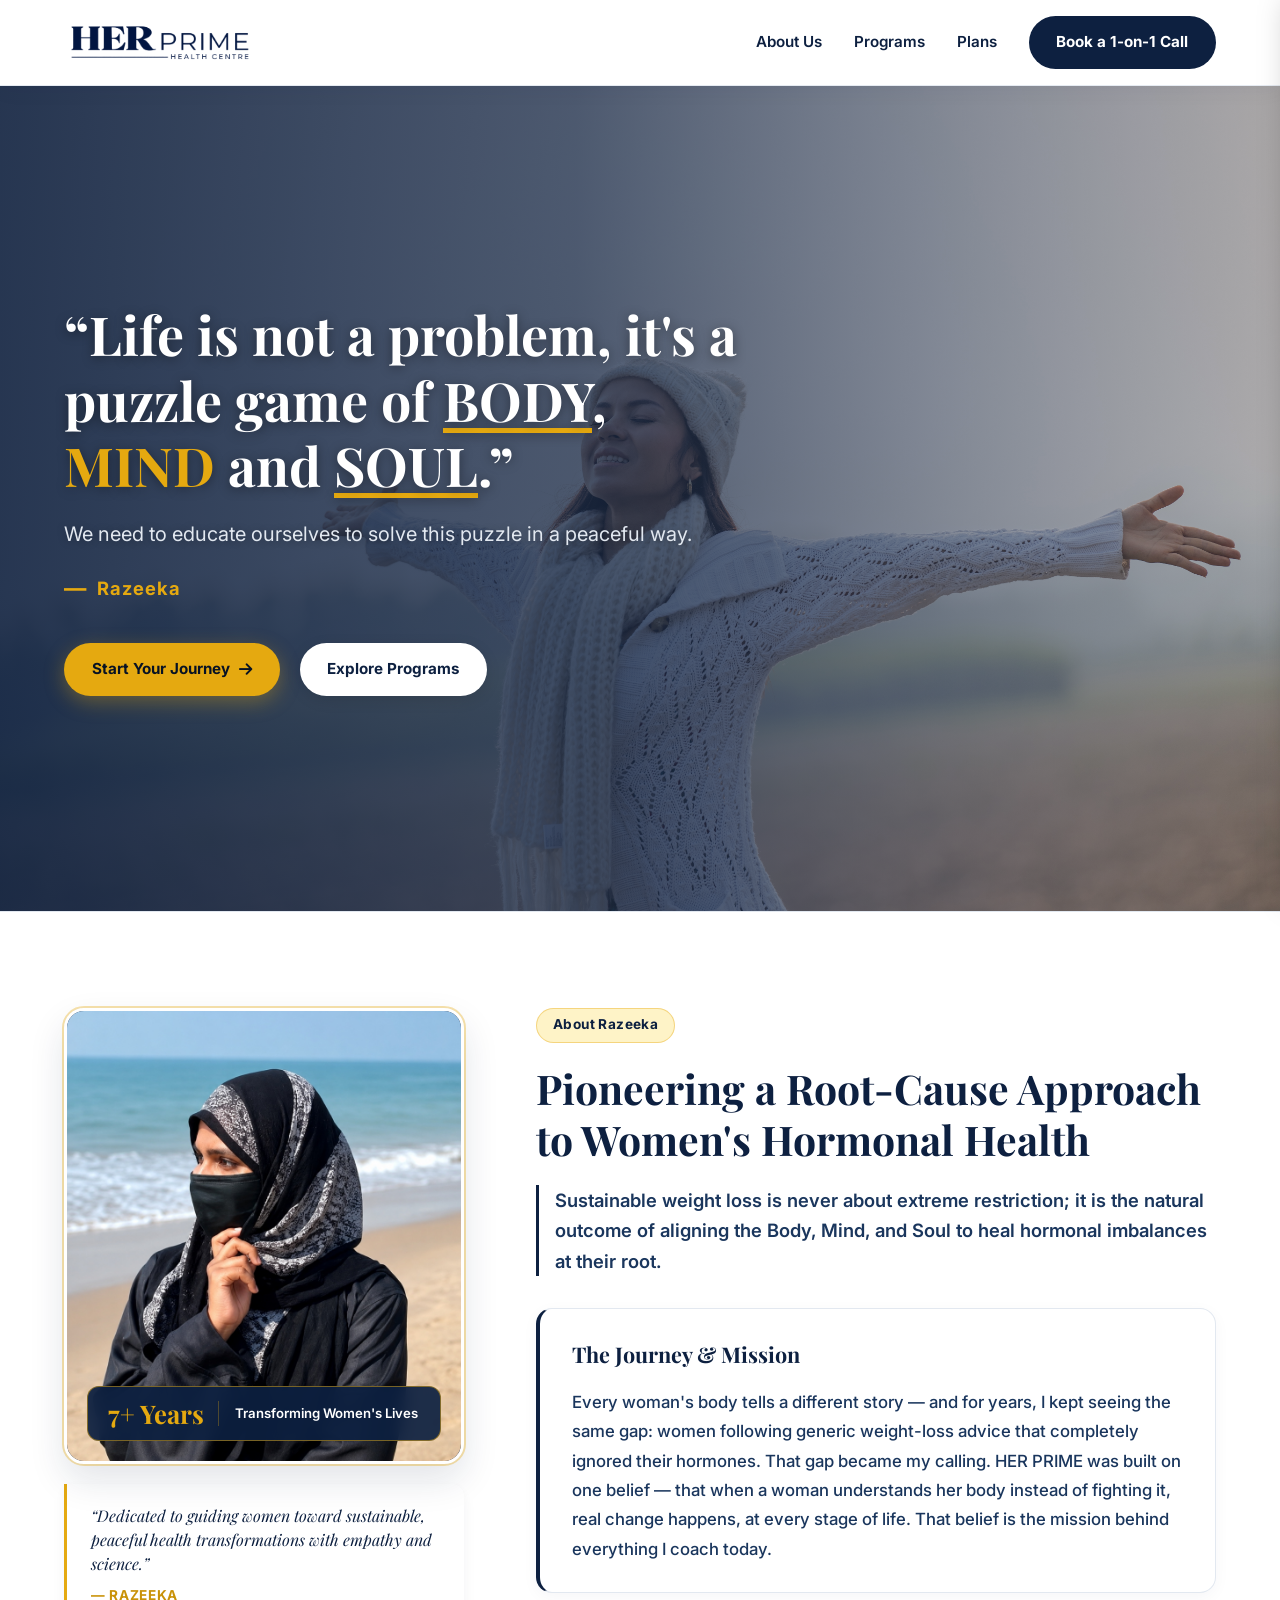
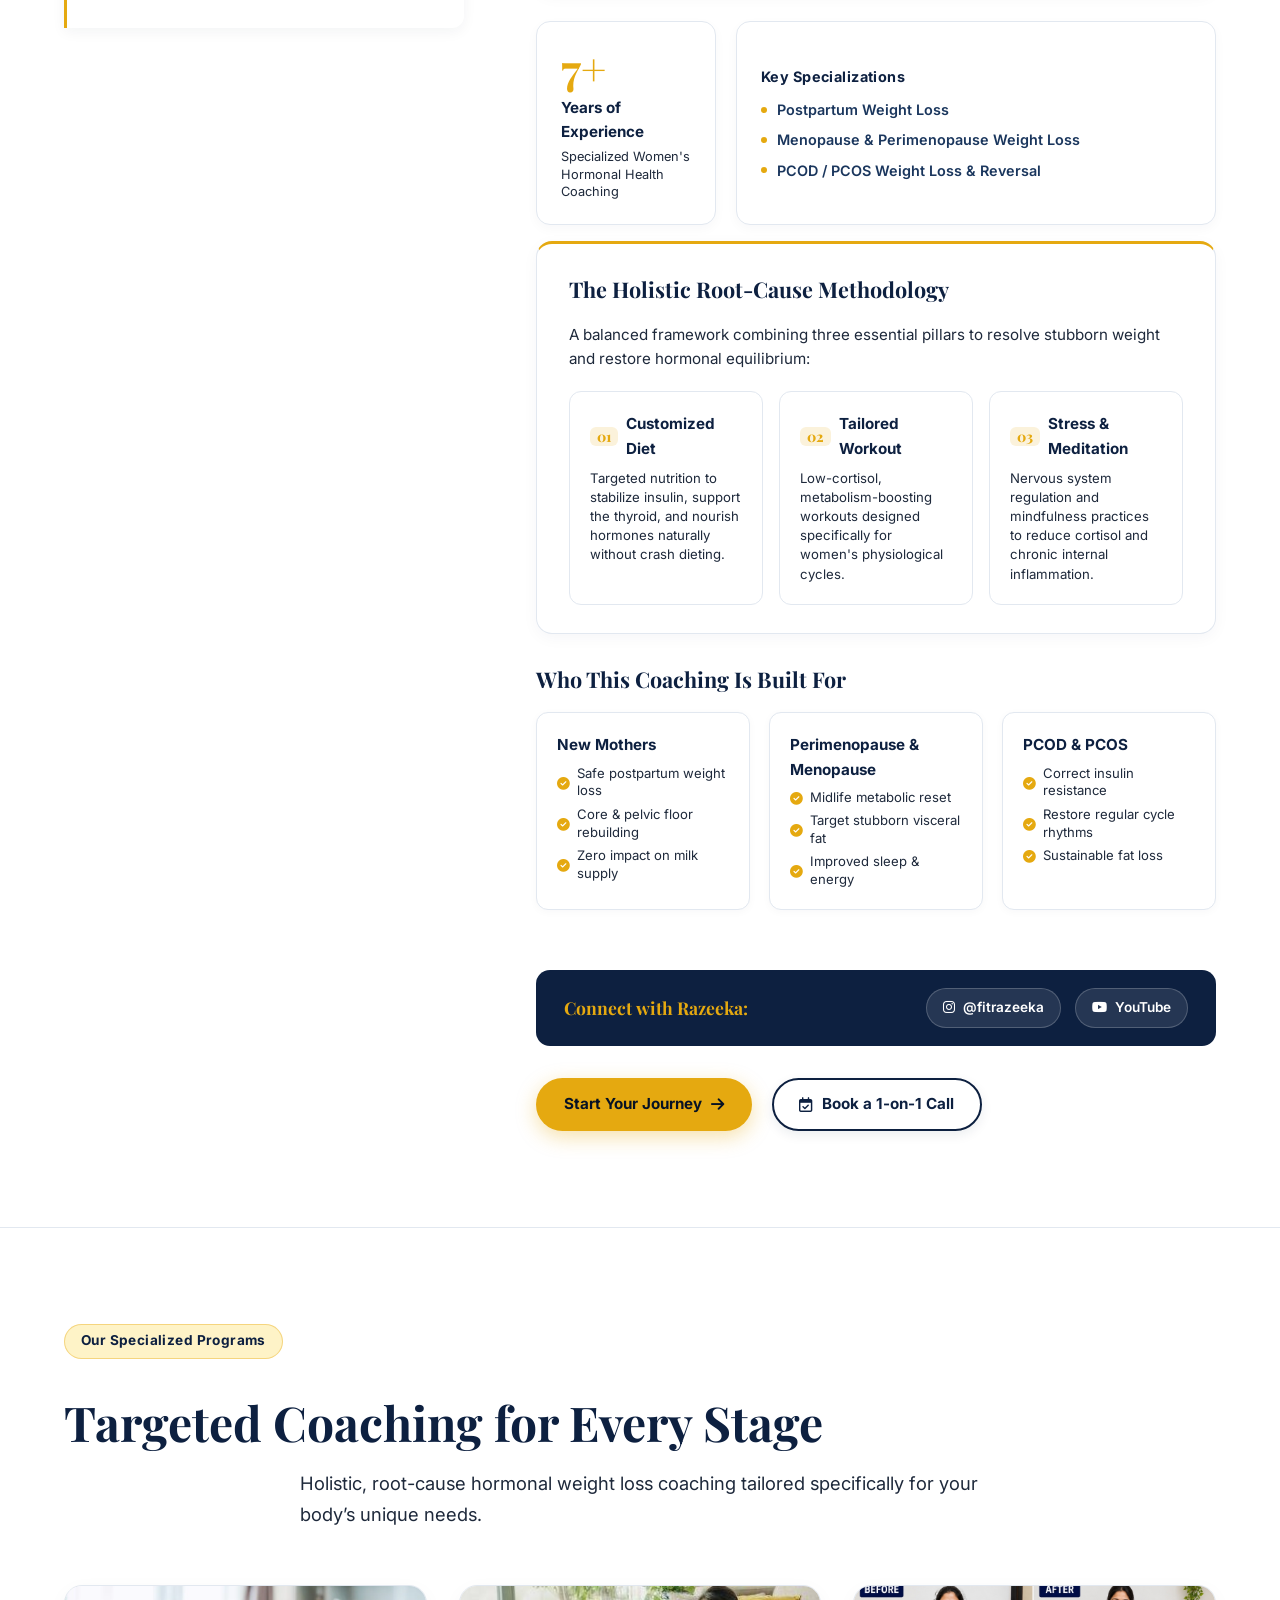
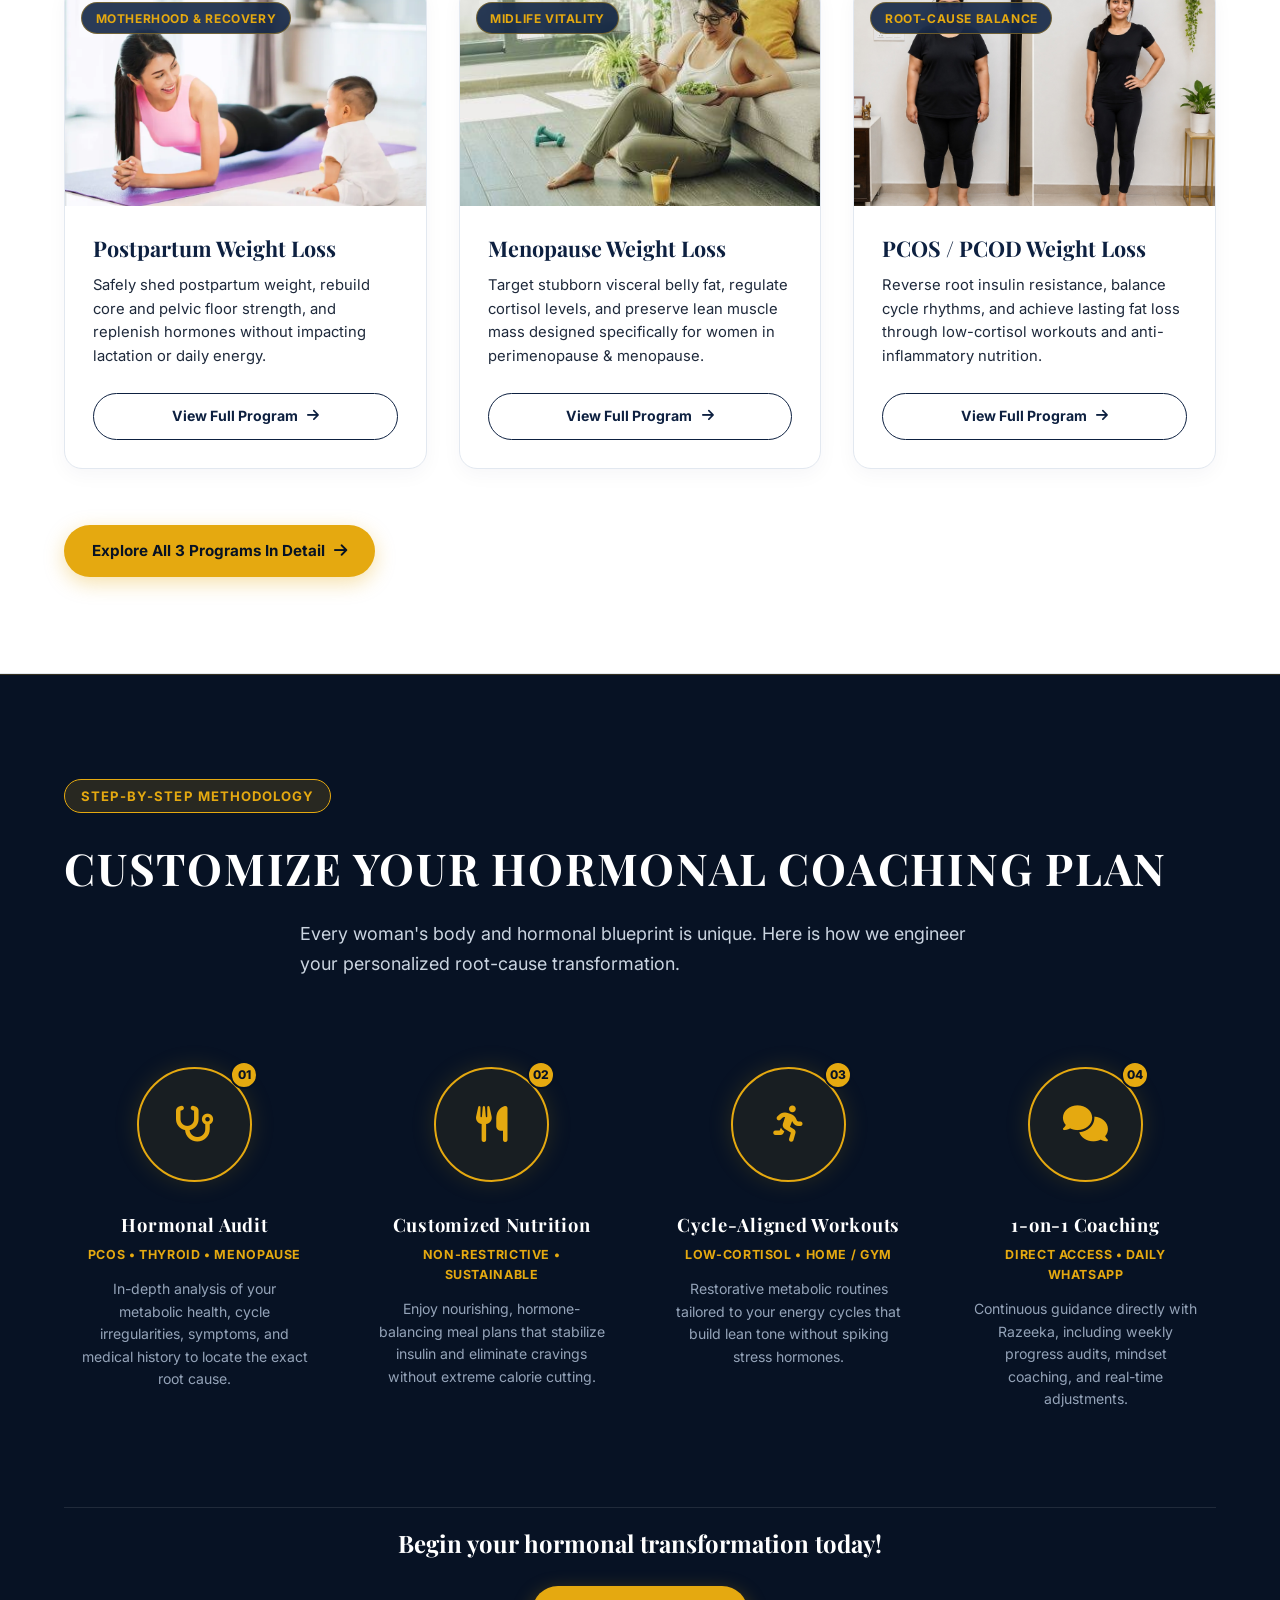
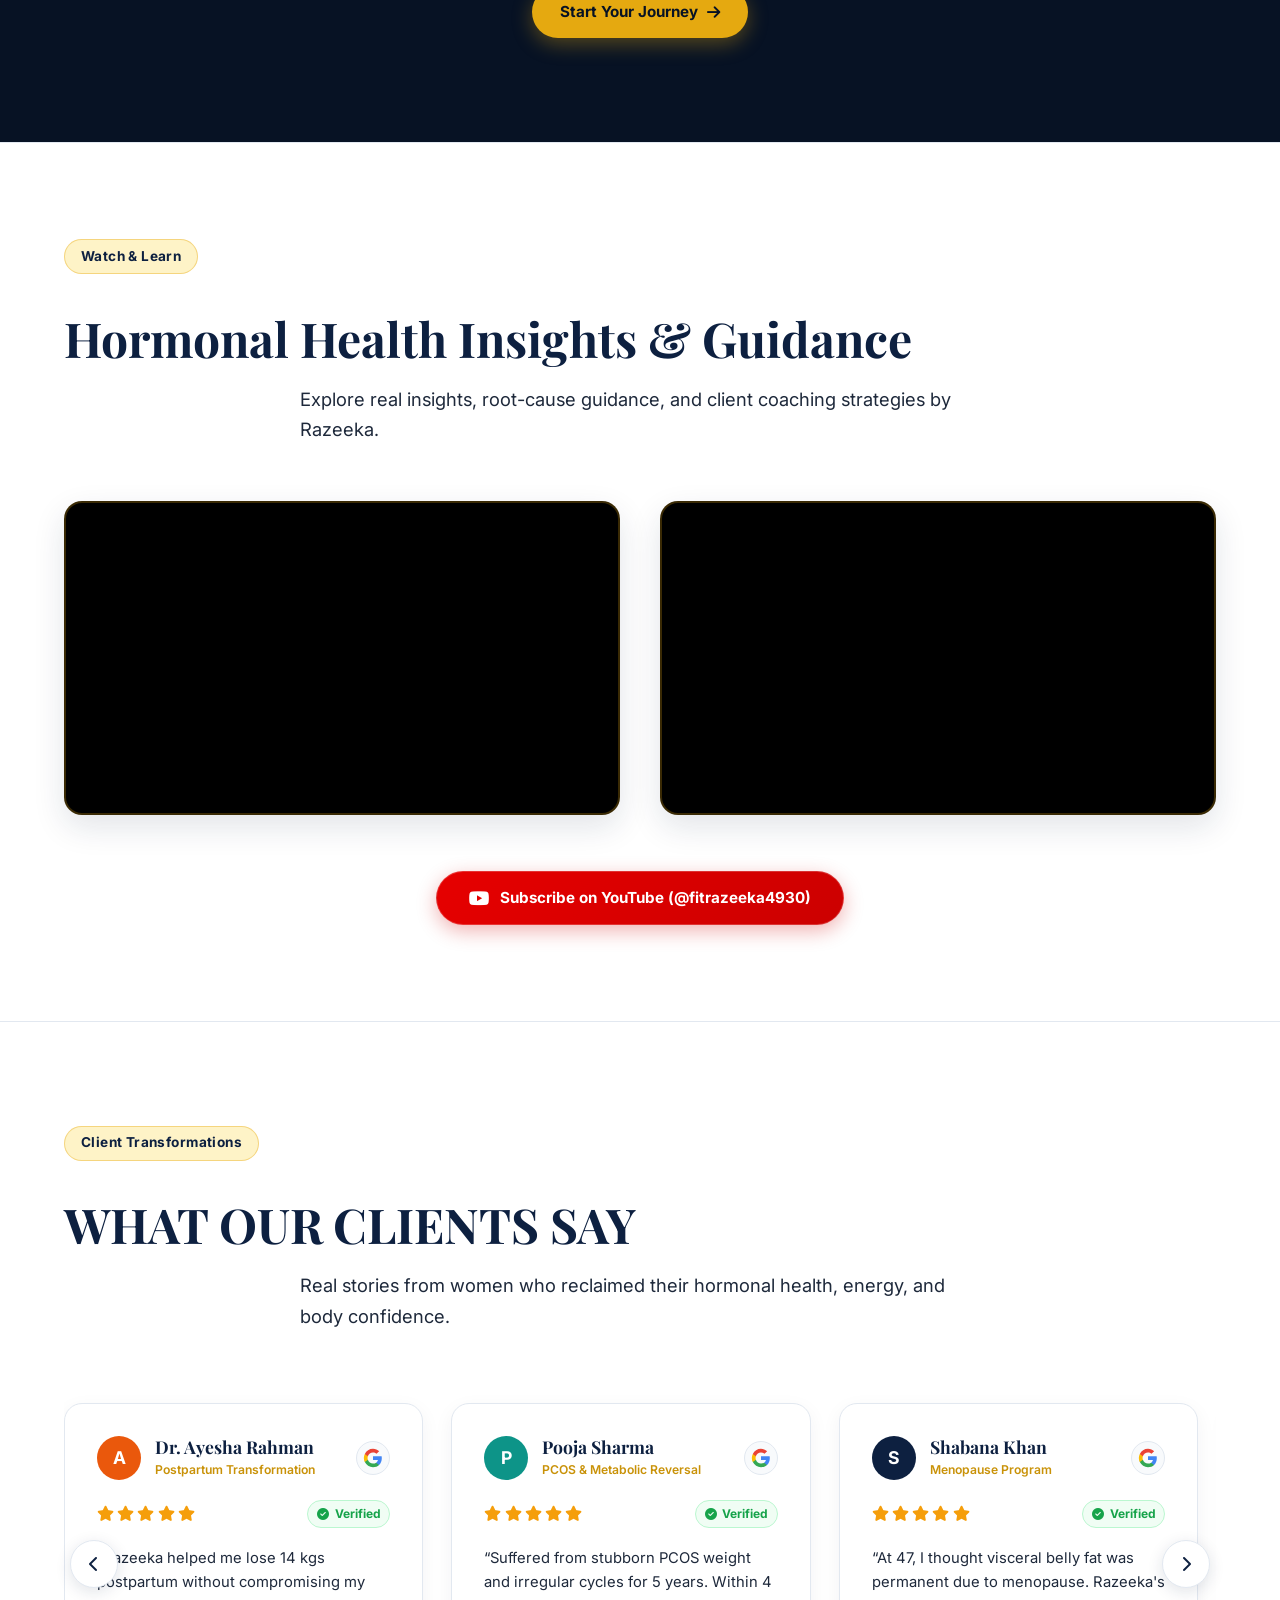
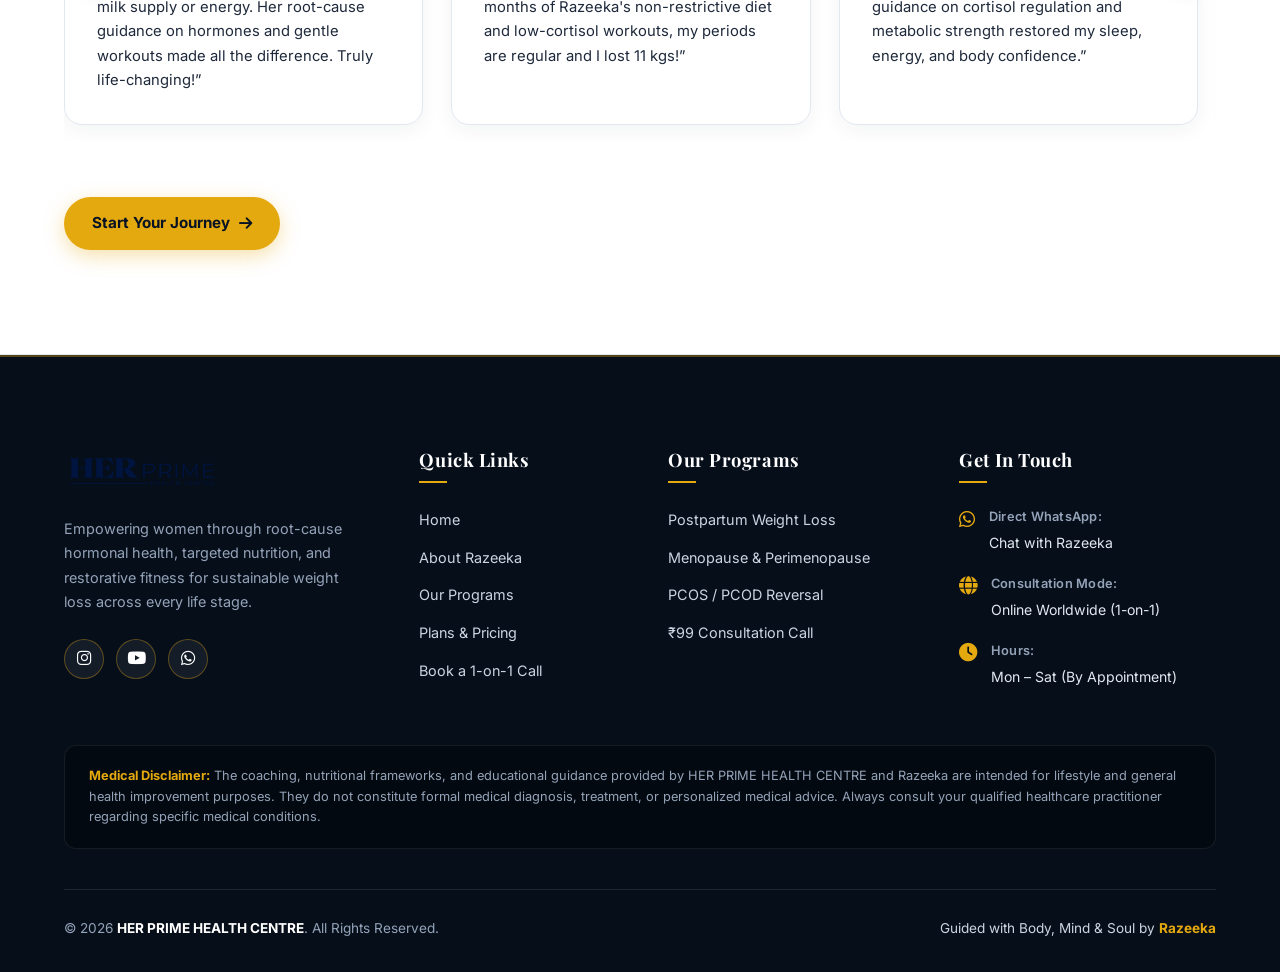
==== commit 66f77141: "feat: add mobile carousels for programs & methodology, add full mobile drawer navigation" ====
--- a/index.html
+++ b/index.html
@@ -32,9 +32,36 @@
         <a href="programs.html" class="nav-item">Programs</a>
         <a href="plans.html" class="nav-item">Plans</a>
         <a href="booking.html" class="btn btn-navy">Book a 1-on-1 Call</a>
+        <button class="mobile-nav-toggle" id="mobileNavToggle" aria-label="Open navigation menu">
+          <i class="fa-solid fa-bars"></i>
+        </button>
       </nav>
     </div>
   </header>
+
+  <!-- Mobile Navigation Drawer -->
+  <div class="mobile-nav-overlay" id="mobileNavOverlay"></div>
+  <div class="mobile-nav-drawer" id="mobileNavDrawer">
+    <div class="mobile-drawer-header">
+      <img src="logo.png" alt="HER PRIME" class="mobile-drawer-logo">
+      <button class="mobile-drawer-close" id="mobileNavClose" aria-label="Close navigation menu">
+        <i class="fa-solid fa-xmark"></i>
+      </button>
+    </div>
+    <nav class="mobile-drawer-links">
+      <a href="index.html" class="mobile-drawer-item active"><i class="fa-solid fa-house"></i> Home</a>
+      <a href="index.html#about" class="mobile-drawer-item"><i class="fa-solid fa-user"></i> About Us</a>
+      <a href="programs.html" class="mobile-drawer-item"><i class="fa-solid fa-heart-pulse"></i> Our Programs</a>
+      <a href="plans.html" class="mobile-drawer-item"><i class="fa-solid fa-tags"></i> Plans & Pricing</a>
+      <a href="booking.html" class="mobile-drawer-item mobile-highlight"><i class="fa-solid fa-calendar-check"></i> Book a 1-on-1 Call (₹99)</a>
+    </nav>
+    <div class="mobile-drawer-footer">
+      <a href="https://wa.me/" target="_blank" rel="noopener noreferrer" class="btn btn-gold w-100">
+        <i class="fa-brands fa-whatsapp"></i>
+        <span>Chat on WhatsApp</span>
+      </a>
+    </div>
+  </div>
 
   <!-- 2. FULL HERO SECTION WITH IMAGE AS FULL BACKGROUND & TEXT ON TOP -->
   <section class="hero-section">
@@ -244,6 +271,10 @@
         <p class="home-programs-sub">
           Holistic, root-cause hormonal weight loss coaching tailored specifically for your body’s unique needs.
         </p>
+        <div class="mobile-swipe-hint">
+          <i class="fa-solid fa-arrows-left-right"></i>
+          <span>Swipe to explore programs</span>
+        </div>
       </div>
 
       <!-- 3 Compact Program Cards Grid -->
@@ -327,6 +358,11 @@
       <p class="how-subheading">
         Every woman's body and hormonal blueprint is unique. Here is how we engineer your personalized root-cause transformation.
       </p>
+
+      <div class="mobile-swipe-hint">
+        <i class="fa-solid fa-arrows-left-right"></i>
+        <span>Swipe to view all 4 steps</span>
+      </div>
 
       <!-- 4 Circular Icon Steps Grid -->
       <div class="how-grid">
@@ -825,9 +861,41 @@
     </div>
   </footer>
 
-  <!-- Carousel Script -->
+  <!-- Scripts -->
   <script>
     document.addEventListener('DOMContentLoaded', () => {
+      // 1. Mobile Navigation Drawer Toggle
+      const mobileNavToggle = document.getElementById('mobileNavToggle');
+      const mobileNavClose = document.getElementById('mobileNavClose');
+      const mobileNavDrawer = document.getElementById('mobileNavDrawer');
+      const mobileNavOverlay = document.getElementById('mobileNavOverlay');
+      const mobileDrawerLinks = document.querySelectorAll('.mobile-drawer-item');
+
+      function openDrawer() {
+        if (mobileNavDrawer && mobileNavOverlay) {
+          mobileNavDrawer.classList.add('active');
+          mobileNavOverlay.classList.add('active');
+          document.body.style.overflow = 'hidden';
+        }
+      }
+
+      function closeDrawer() {
+        if (mobileNavDrawer && mobileNavOverlay) {
+          mobileNavDrawer.classList.remove('active');
+          mobileNavOverlay.classList.remove('active');
+          document.body.style.overflow = '';
+        }
+      }
+
+      if (mobileNavToggle) mobileNavToggle.addEventListener('click', openDrawer);
+      if (mobileNavClose) mobileNavClose.addEventListener('click', closeDrawer);
+      if (mobileNavOverlay) mobileNavOverlay.addEventListener('click', closeDrawer);
+
+      mobileDrawerLinks.forEach(link => {
+        link.addEventListener('click', closeDrawer);
+      });
+
+      // 2. Reviews Carousel Controls
       const track = document.getElementById('reviewsTrack');
       const prevBtn = document.getElementById('reviewsPrev');
       const nextBtn = document.getElementById('reviewsNext');
--- a/styles.css
+++ b/styles.css
@@ -131,6 +131,163 @@
 }
 
 /* --------------------------------------------------------------------------
+   MOBILE NAVIGATION DRAWER SYSTEM
+   -------------------------------------------------------------------------- */
+.mobile-nav-toggle {
+  display: none;
+  background: transparent;
+  border: none;
+  font-size: 1.45rem;
+  color: var(--color-navy);
+  cursor: pointer;
+  padding: 0.4rem;
+  line-height: 1;
+  transition: var(--transition);
+}
+
+.mobile-nav-toggle:hover {
+  color: var(--color-gold);
+}
+
+.mobile-nav-overlay {
+  position: fixed;
+  inset: 0;
+  background: rgba(7, 18, 36, 0.7);
+  backdrop-filter: blur(4px);
+  -webkit-backdrop-filter: blur(4px);
+  z-index: 1001;
+  opacity: 0;
+  visibility: hidden;
+  transition: all 0.3s ease;
+}
+
+.mobile-nav-overlay.active {
+  opacity: 1;
+  visibility: visible;
+}
+
+.mobile-nav-drawer {
+  position: fixed;
+  top: 0;
+  right: -320px;
+  width: 300px;
+  max-width: 85vw;
+  height: 100vh;
+  background: #ffffff;
+  z-index: 1002;
+  box-shadow: -10px 0 30px rgba(0, 0, 0, 0.25);
+  display: flex;
+  flex-direction: column;
+  transition: right 0.35s cubic-bezier(0.16, 1, 0.3, 1);
+}
+
+.mobile-nav-drawer.active {
+  right: 0;
+}
+
+.mobile-drawer-header {
+  display: flex;
+  align-items: center;
+  justify-content: space-between;
+  padding: 1.25rem 1.5rem;
+  border-bottom: 1px solid #f1f5f9;
+}
+
+.mobile-drawer-logo {
+  height: 42px;
+  width: auto;
+  object-fit: contain;
+}
+
+.mobile-drawer-close {
+  background: #f1f5f9;
+  border: none;
+  width: 36px;
+  height: 36px;
+  border-radius: 50%;
+  color: var(--color-navy);
+  font-size: 1.1rem;
+  display: flex;
+  align-items: center;
+  justify-content: center;
+  cursor: pointer;
+  transition: var(--transition);
+}
+
+.mobile-drawer-close:hover {
+  background: #fee2e2;
+  color: #dc2626;
+}
+
+.mobile-drawer-links {
+  flex: 1;
+  padding: 1.25rem 1.5rem;
+  display: flex;
+  flex-direction: column;
+  gap: 0.5rem;
+  overflow-y: auto;
+}
+
+.mobile-drawer-item {
+  display: flex;
+  align-items: center;
+  gap: 0.85rem;
+  padding: 0.85rem 1rem;
+  border-radius: 12px;
+  font-size: 0.95rem;
+  font-weight: 600;
+  color: var(--color-navy);
+  transition: var(--transition);
+}
+
+.mobile-drawer-item i {
+  font-size: 1.1rem;
+  color: #64748b;
+  width: 20px;
+  text-align: center;
+}
+
+.mobile-drawer-item:hover,
+.mobile-drawer-item.active {
+  background: #f8fafc;
+  color: var(--color-gold);
+}
+
+.mobile-drawer-item:hover i,
+.mobile-drawer-item.active i {
+  color: var(--color-gold);
+}
+
+.mobile-drawer-item.mobile-highlight {
+  background: var(--color-navy);
+  color: #ffffff;
+  margin-top: 0.5rem;
+}
+
+.mobile-drawer-item.mobile-highlight i {
+  color: var(--color-gold);
+}
+
+.mobile-drawer-item.mobile-highlight:hover {
+  background: var(--color-navy-dark);
+  color: var(--color-gold);
+}
+
+.mobile-drawer-footer {
+  padding: 1.25rem 1.5rem;
+  border-top: 1px solid #f1f5f9;
+  background: #fafafa;
+}
+
+.mobile-drawer-footer .btn {
+  width: 100%;
+}
+
+.mobile-swipe-hint {
+  display: none;
+}
+
+/* --------------------------------------------------------------------------
    BUTTONS
    -------------------------------------------------------------------------- */
 .btn {
@@ -2186,21 +2343,23 @@
   }
 
   .brand-wordmark-logo {
-    height: 48px;
-    max-width: 190px;
-  }
-
-  .nav-links {
-    gap: 0.5rem;
-  }
-
-  .nav-item {
-    display: none; /* Keep clean and uncluttered */
+    height: 46px;
+    max-width: 180px;
+  }
+
+  .mobile-nav-toggle {
+    display: inline-flex;
+    align-items: center;
+    justify-content: center;
+  }
+
+  .nav-links .nav-item {
+    display: none !important;
   }
 
   .nav-links .btn {
-    padding: 0.55rem 1.05rem;
-    font-size: 0.825rem;
+    padding: 0.5rem 0.95rem;
+    font-size: 0.8rem;
     white-space: nowrap;
   }
 
@@ -2339,10 +2498,29 @@
     margin-bottom: 2.5rem;
   }
 
+  /* --------------------------------------------------------------------------
+     1. MOBILE CAROUSEL FOR "Targeted Coaching for Every Stage" (3 Programs)
+     -------------------------------------------------------------------------- */
   .home-programs-grid {
-    grid-template-columns: 1fr;
-    gap: 1.75rem;
-    margin-bottom: 2.5rem;
+    display: flex !important;
+    overflow-x: auto !important;
+    scroll-snap-type: x mandatory !important;
+    -webkit-overflow-scrolling: touch !important;
+    gap: 1.25rem !important;
+    padding: 0.5rem 1.25rem 1.5rem 1.25rem !important;
+    margin: 0 -1.25rem 2rem -1.25rem !important;
+    scrollbar-width: none !important;
+  }
+
+  .home-programs-grid::-webkit-scrollbar {
+    display: none !important;
+  }
+
+  .home-program-card {
+    flex: 0 0 85% !important;
+    max-width: 320px !important;
+    scroll-snap-align: center !important;
+    margin-bottom: 0 !important;
   }
 
   .home-program-img-wrap {
@@ -2369,13 +2547,36 @@
 
   .how-subheading {
     font-size: 1rem;
-    margin-bottom: 3rem;
-  }
-
+    margin-bottom: 2.5rem;
+  }
+
+  /* --------------------------------------------------------------------------
+     2. MOBILE CAROUSEL FOR "CUSTOMIZE YOUR HORMONAL COACHING PLAN" (4 Pillars)
+     -------------------------------------------------------------------------- */
   .how-grid {
-    grid-template-columns: 1fr;
-    gap: 2rem;
-    margin-bottom: 3rem;
+    display: flex !important;
+    overflow-x: auto !important;
+    scroll-snap-type: x mandatory !important;
+    -webkit-overflow-scrolling: touch !important;
+    gap: 1.25rem !important;
+    padding: 0.5rem 1.25rem 1.5rem 1.25rem !important;
+    margin: 0 -1.25rem 2.5rem -1.25rem !important;
+    scrollbar-width: none !important;
+  }
+
+  .how-grid::-webkit-scrollbar {
+    display: none !important;
+  }
+
+  .how-item {
+    flex: 0 0 82% !important;
+    max-width: 300px !important;
+    scroll-snap-align: center !important;
+    background: rgba(255, 255, 255, 0.05) !important;
+    border: 1px solid rgba(229, 169, 16, 0.25) !important;
+    border-radius: 20px !important;
+    padding: 2rem 1.5rem !important;
+    margin-bottom: 0 !important;
   }
 
   .how-circle-icon {
@@ -2400,6 +2601,28 @@
   .how-footer .btn {
     width: 100%;
     padding: 0.85rem 1.25rem;
+  }
+
+  /* Mobile Swipe Hint Pills */
+  .mobile-swipe-hint {
+    display: inline-flex;
+    align-items: center;
+    gap: 0.45rem;
+    font-size: 0.74rem;
+    font-weight: 700;
+    color: var(--color-gold);
+    background: rgba(229, 169, 16, 0.1);
+    border: 1px solid rgba(229, 169, 16, 0.25);
+    padding: 0.35rem 0.85rem;
+    border-radius: 50px;
+    margin: 0 auto 1.5rem auto;
+    letter-spacing: 0.03em;
+  }
+
+  .how-it-works-section .mobile-swipe-hint {
+    background: rgba(255, 255, 255, 0.08);
+    color: var(--color-gold);
+    border-color: rgba(229, 169, 16, 0.3);
   }
 
   /* YouTube Videos Section */
